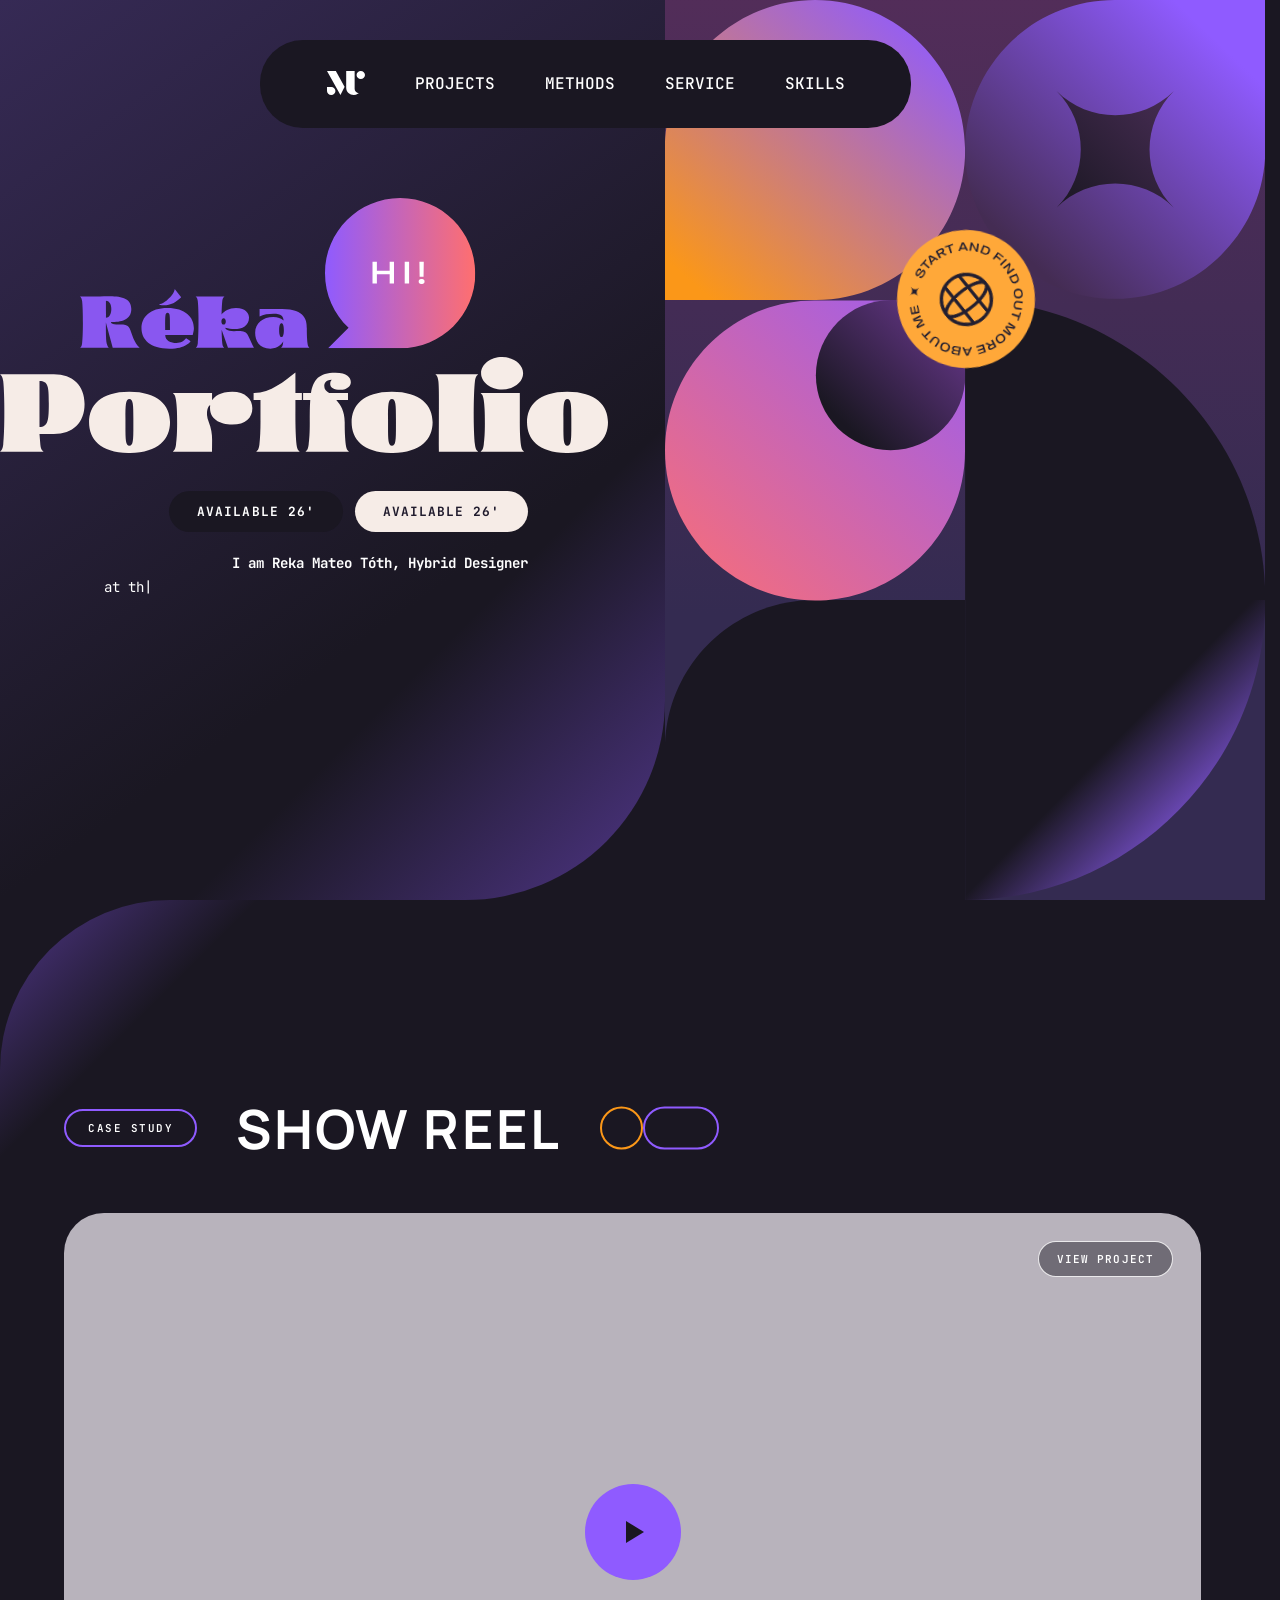
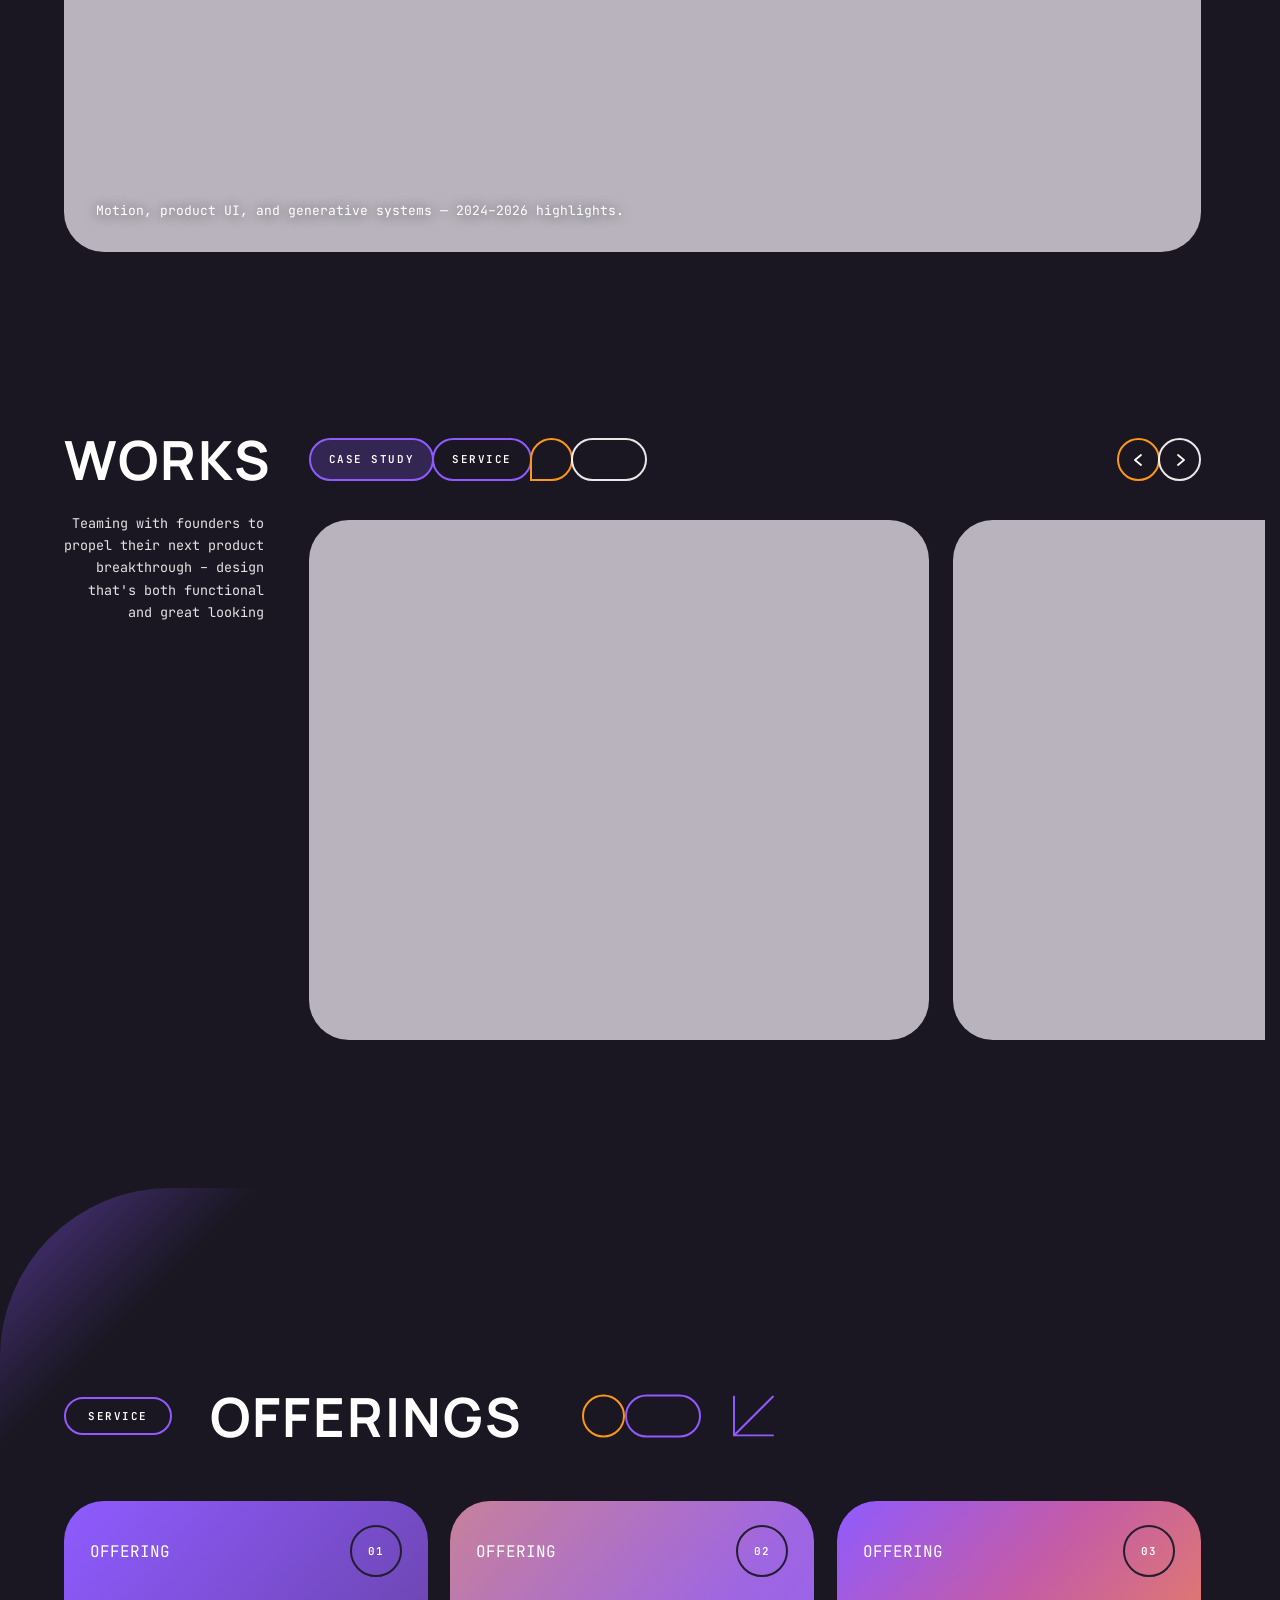
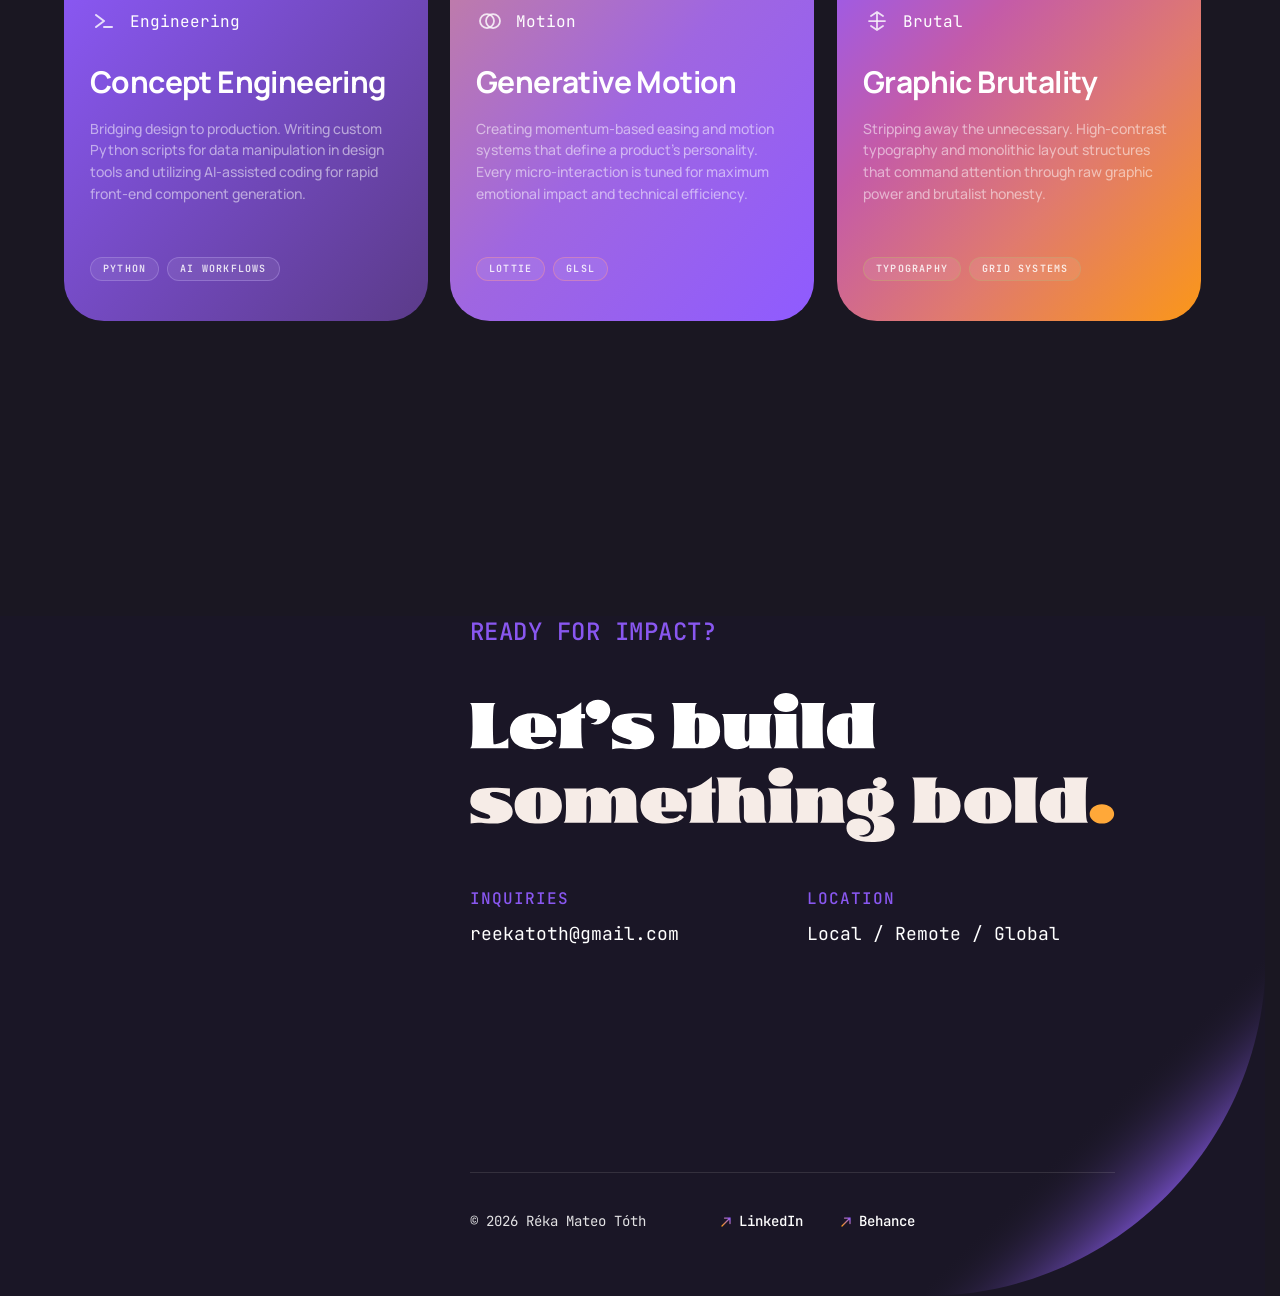
==== index.html @ d7ebca57 "Initial commit: Portfolio2026 static site and admin tooling. Includes HTML/CSS/JS, works data, media" ====
<!DOCTYPE html>
<html lang="en">
<head>
  <meta charset="UTF-8" />
  <meta name="viewport" content="width=device-width, initial-scale=1.0" />
  <title>Réka Mateo Tóth — Portfolio</title>
  <link rel="preconnect" href="https://fonts.googleapis.com" />
  <link rel="preconnect" href="https://fonts.gstatic.com" crossorigin />
  <link href="https://fonts.googleapis.com/css2?family=Instrument+Serif:ital@0;1&amp;family=JetBrains+Mono:wght@400;500;600;700&amp;family=Manrope:wght@600;700&amp;display=swap" rel="stylesheet" />
  <link rel="stylesheet" href="styles.css" />
</head>
<body>
  <div class="page-container">
    <header class="site-header">
      <nav class="navbar" aria-label="Primary">
        <span class="nav-cursor-border" aria-hidden="true"></span>
        <a href="#projects" class="nav-logo" aria-label="Home">
          <img src="sources/MonogramMTR.svg" class="logo-img" alt="" width="38" height="24" decoding="async" />
        </a>
        <ul class="nav-links">
          <li><a href="#projects">PROJECTS</a></li>
          <li><a href="#show-reel">METHODS</a></li>
          <li><a href="#service">SERVICE</a></li>
          <li><a href="#skills">SKILLS</a></li>
        </ul>
      </nav>
    </header>

    <main class="hero-work-shell" id="projects">
      <div class="hero-stage">
        <div class="graphic-panel" aria-hidden="true">
          <img class="gp-bg" src="sources/minta_bg.svg" alt="" decoding="async" />
          <svg class="gp-illustration" width="683" height="1024" viewBox="0 0 683 1024" fill="none" xmlns="http://www.w3.org/2000/svg" aria-hidden="true">
            <g class="gp-q gp-q--tl">
              <path d="M0 341.333L-7.48922e-06 170C-1.15932e-05 76.1117 76.8616 -3.35973e-06 170.75 -7.46372e-06C264.638 -1.15677e-05 341.5 76.7782 341.5 170.667C341.5 264.555 265.388 341.333 171.5 341.333L0 341.333Z" fill="url(#paint0_linear_222_237)"/>
            </g>
            <g class="gp-q gp-q--tr">
              <path d="M683 1.52588e-05L683 170C683 263.888 606.138 340 512.25 340C418.362 340 341.5 263.888 341.5 170C341.5 76.1116 417.612 3.70925e-06 511.5 7.79521e-06L683 1.52588e-05Z" fill="url(#paint1_linear_222_237)"/>
              <path d="M579.011 103.468C542.144 140.173 482.356 140.173 445.489 103.468C482.356 140.173 482.356 199.699 445.489 236.404C482.356 199.699 542.144 199.699 579.011 236.404C542.144 199.699 542.144 140.173 579.011 103.468Z" fill="url(#paint2_linear_222_237)"/>
            </g>
            <g class="gp-q gp-q--bl-black">
              <path d="M0 1024L-7.48922e-06 852.667C-1.15932e-05 758.778 76.1116 682.667 170 682.667L341.5 682.667L341.5 1024L0 1024Z" fill="#1A1722"/>
            </g>
            <g class="gp-q gp-q--bl-pink">
              <path d="M341.333 341.833L341.333 513.333C341.333 607.222 264.555 683.333 170.667 683.333C76.7782 683.333 -0.00010312 606.472 -9.90165e-05 512.583C-9.49125e-05 418.695 76.1115 341.833 170 341.833L341.333 341.833Z" fill="url(#paint3_linear_222_237)"/>
              <path d="M256.667 512.333C209.723 512.333 171.667 474.028 171.667 427.084C171.667 379.864 209.946 341.333 257.167 341.333L341.667 341.333L341.667 427.333C341.667 474.278 303.611 512.333 256.667 512.333Z" fill="url(#paint4_linear_222_237)"/>
            </g>
            <g class="gp-q gp-q--br-black">
              <path d="M341.5 341.333C529.277 341.333 683 494.89 683 682.667H341.5L341.5 341.333Z" fill="#1A1722"/>
            </g>
            <g class="gp-q gp-q--br-gradient">
              <path d="M683 682.667C683 870.443 529.277 1024 341.5 1024L341.5 682.667L683 682.667Z" fill="url(#paint5_linear_222_237)"/>
            </g>
            <defs>
              <linearGradient id="paint0_linear_222_237" x1="41.0665" y1="330.532" x2="305.231" y2="22.8469" gradientUnits="userSpaceOnUse">
                <stop stop-color="#FB9718"/>
                <stop offset="1" stop-color="#8F5BFF"/>
              </linearGradient>
              <linearGradient id="paint1_linear_222_237" x1="407.289" y1="289" x2="632.885" y2="51.8525" gradientUnits="userSpaceOnUse">
                <stop stop-color="#442C53"/>
                <stop offset="1" stop-color="#8F5BFF"/>
              </linearGradient>
              <linearGradient id="paint2_linear_222_237" x1="579.011" y1="103.468" x2="446.076" y2="236.989" gradientUnits="userSpaceOnUse">
                <stop stop-color="#482D55"/>
                <stop offset="1" stop-color="#1A1722"/>
              </linearGradient>
              <linearGradient id="paint3_linear_222_237" x1="373.667" y1="297.333" x2="33.6666" y2="665.333" gradientUnits="userSpaceOnUse">
                <stop stop-color="#8F5BFF"/>
                <stop offset="1" stop-color="#F46D7D"/>
              </linearGradient>
              <linearGradient id="paint4_linear_222_237" x1="202.667" y1="481.333" x2="341.667" y2="341.333" gradientUnits="userSpaceOnUse">
                <stop stop-color="#1A1722"/>
                <stop offset="1" stop-color="#703B97"/>
              </linearGradient>
              <linearGradient id="paint5_linear_222_237" x1="341" y1="695" x2="581" y2="929" gradientUnits="userSpaceOnUse">
                <stop offset="0.675318" stop-color="#1A1722"/>
                <stop offset="1" stop-color="#6947B2"/>
              </linearGradient>
            </defs>
          </svg>
          <img class="gp-foldkor" src="sources/foldkor.svg" alt="" width="157" height="157" decoding="async" />
          <div class="gp-hits">
            <button type="button" class="gp-hit gp-hit--tl" aria-label="Rotate top left quarter"></button>
            <button type="button" class="gp-hit gp-hit--tr" aria-label="Rotate top right quarter"></button>
            <button type="button" class="gp-hit gp-hit--bl-pink" aria-label="Rotate bottom left pink quarter"></button>
            <button type="button" class="gp-hit gp-hit--bl-black" aria-label="Rotate bottom left black quarter"></button>
            <button type="button" class="gp-hit gp-hit--br-black" aria-label="Rotate bottom right black quarter"></button>
            <button type="button" class="gp-hit gp-hit--br-gradient" aria-label="Rotate bottom right gradient quarter"></button>
          </div>
        </div>

        <div class="hero-block">
          <div class="hero-titles">
            <div class="title-reka-row">
              <img src="sources/Réka.svg" class="title-reka" alt="Réka" decoding="async" />
              <img src="sources/HI.svg" class="title-hi" alt="HI!" decoding="async" />
            </div>
            <img src="sources/Portfolio.svg" class="title-portfolio" alt="Portfolio" decoding="async" />
          </div>
          <div class="hero-intro">
            <div class="hero-badges">
              <span class="badge badge--dark">AVAILABLE 26'</span>
              <span class="badge badge--light">AVAILABLE 26'</span>
            </div>
            <p class="hero-bio">
              <strong>I am Reka Mateo Tóth, Hybrid Designer</strong><br />
              at the intersection of graphic brutality, generative<br />
              motion, and AI-assisted workflows.
            </p>
          </div>
        </div>

        <div class="hero-square-accent" aria-hidden="true"></div>
      </div>

      <section class="work" id="show-reel" aria-labelledby="work-heading">
        <div class="work-gradient" aria-hidden="true"></div>
        <div class="work-inner">
          <header class="work-header">
            <span class="work-tag">CASE STUDY</span>
            <div class="work-title-block work-title-block--reel">
              <h2 class="work-title" id="work-heading">SHOW REEL</h2>
              <div class="work-deco" aria-hidden="true">
                <span class="work-deco-circle"></span>
                <span class="work-deco-pill"></span>
              </div>
            </div>
          </header>
          <div class="work-video" id="showreel-video-mount">
            <p class="work-video-caption" id="showreel-caption" hidden></p>
            <button type="button" class="work-play" id="showreel-play" aria-label="Play show reel">
              <span class="work-play-triangle" aria-hidden="true"></span>
            </button>
          </div>
        </div>
      </section>

      <section class="portfolio-works" id="works-gallery" aria-labelledby="works-heading">
        <div class="portfolio-works-scroll-area">
          <div class="portfolio-works-sticky">
            <div class="portfolio-works-layout">
              <header class="portfolio-works-head">
                <div class="portfolio-works-title-row">
                  <h2 class="portfolio-works-title" id="works-heading">WORKS</h2>
                  <div class="portfolio-works-title-aside">
                    <div class="portfolio-works-toolbar" role="toolbar" aria-label="Gallery filters and shapes">
                      <div class="works-filter-group" role="group" aria-label="Gallery filter">
                        <button type="button" class="works-filter-tag works-filter-tag--active" data-works-filter="case-study" aria-pressed="true">CASE STUDY</button>
                        <button type="button" class="works-filter-tag" data-works-filter="service" aria-pressed="false">SERVICE</button>
                      </div>
                      <span class="works-nav-orange" aria-hidden="true"></span>
                      <span class="works-nav-white" aria-hidden="true"></span>
                    </div>
                    <div class="works-nav-arrows">
                      <button type="button" class="works-scroll-btn works-scroll-btn--prev" data-works-scroll="prev" aria-label="Scroll gallery left">
                        <svg class="works-nav-icon" width="14" height="12" viewBox="0 0 14 12" fill="none" xmlns="http://www.w3.org/2000/svg" aria-hidden="true">
                          <path d="M9 1L3 6l6 5" stroke="currentColor" stroke-width="1.75" stroke-linecap="round" stroke-linejoin="round"/>
                        </svg>
                      </button>
                      <button type="button" class="works-scroll-btn works-scroll-btn--next" data-works-scroll="next" aria-label="Scroll gallery right">
                        <svg class="works-nav-icon" width="14" height="12" viewBox="0 0 14 12" fill="none" xmlns="http://www.w3.org/2000/svg" aria-hidden="true">
                          <path d="M5 1l6 5-6 5" stroke="currentColor" stroke-width="1.75" stroke-linecap="round" stroke-linejoin="round"/>
                        </svg>
                      </button>
                    </div>
                  </div>
                </div>
              </header>
              <div class="portfolio-works-body">
                <p class="portfolio-works-lead">
                  Teaming with founders to propel their next product breakthrough – design that's both
                  functional and great looking
                </p>
                <div class="portfolio-works-scroller" id="works-scroller">
                <div class="portfolio-works-track" id="works-track" data-skeleton-count="5" aria-busy="true">
                  <!-- Gallery cards injected from data/works.json -->
                </div>
                </div>
              </div>
            </div>
          </div>
        </div>
      </section>

      <section class="work service" id="service" aria-labelledby="service-heading">
        <div class="work-gradient" aria-hidden="true"></div>
        <div class="work-inner">
          <header class="work-header">
            <span class="work-tag">SERVICE</span>
            <div class="work-title-block work-title-block--service">
              <h2 class="work-title" id="service-heading">OFFERINGS</h2>
              <div class="work-deco" aria-hidden="true">
                <span class="work-deco-circle"></span>
                <span class="work-deco-pill"></span>
                <svg class="work-deco-corner" width="41" height="41" viewBox="0 0 41 41" fill="none" xmlns="http://www.w3.org/2000/svg" aria-hidden="true">
                  <path d="M40 39.9999L1.00011 39.9999L1.00011 0.999998" stroke="#8F5BFF" stroke-width="2" stroke-linecap="round" stroke-linejoin="round"/>
                  <path d="M1.00011 39.9999L40 1" stroke="#8F5BFF" stroke-width="2" stroke-linecap="round" stroke-linejoin="round"/>
                </svg>
              </div>
            </div>
          </header>
          <ul class="service-grid">

          <li class="service-card service-card--concept">
            <div class="service-card-flip" role="button" tabindex="0" aria-label="Concept Engineering details">
              <div class="service-card-inner">
                <div class="service-card-face service-card-front work-card-panel">

                  <div class="service-card-front-head">
                    <span class="service-card-pill">OFFERING</span>
                    <span class="service-card-index" aria-hidden="true">01</span>
                  </div>
                  <span class="service-card-front-meta">
                    <span class="service-card-icon" aria-hidden="true">
                      <svg width="28" height="24" viewBox="0 0 28 24" fill="none" xmlns="http://www.w3.org/2000/svg">
                        <path d="M6 6L14 12L6 18" stroke="currentColor" stroke-width="2" stroke-linecap="round" stroke-linejoin="round"/>
                        <path d="M14 18h8" stroke="currentColor" stroke-width="2" stroke-linecap="round"/>
                      </svg>
                    </span>
                    <span class="service-card-chip">Engineering</span>
                  </span>
                  <h3 class="service-card-title">Concept Engineering</h3>
                  <p class="service-card-desc">Bridging design to production. Writing custom Python scripts for data manipulation in design tools and utilizing AI-assisted coding for rapid front-end component generation.</p>
                  <div class="service-card-tags">
                    <span class="service-card-tag">Python</span>
                    <span class="service-card-tag">AI Workflows</span>
                  </div>

                </div>
                <div class="service-card-face service-card-back work-card-panel">

                  <div class="service-card-back-head">
                    <span class="service-card-badge">Deliverables</span>
                  </div>
                  <hr class="service-card-rule" aria-hidden="true" />
                  <h3 class="service-card-title">Build Pipeline</h3>
                  <p class="service-card-desc">Four-phase handoff from audit to shippable UI: token architecture, documented components, and engineer-ready specs — scoped for product teams shipping in 4–6 weeks.</p>
                  <hr class="service-card-rule" aria-hidden="true" />
                  <ul class="service-card-bullets">
                    <li>Discovery: UI audit, token inventory, component gap report (PDF)</li>
                    <li>Systems: Figma variables, semantic JSON tokens, Code Connect map</li>
                    <li>Build: React/Vue scaffolds, Storybook stories, prop tables per component</li>
                    <li>Automation: export scripts, variable sync, CI token lint hook</li>
                    <li>Handoff: dev README, WCAG checklist, two rounds of PR review</li>
                  </ul>

                </div>
              </div>
            </div>
          </li>


          <li class="service-card service-card--motion">
            <div class="service-card-flip" role="button" tabindex="0" aria-label="Generative Motion details">
              <div class="service-card-inner">
                <div class="service-card-face service-card-front work-card-panel">

                  <div class="service-card-front-head">
                    <span class="service-card-pill">OFFERING</span>
                    <span class="service-card-index" aria-hidden="true">02</span>
                  </div>
                  <span class="service-card-front-meta">
                    <span class="service-card-icon" aria-hidden="true">
                      <svg width="28" height="24" viewBox="0 0 28 24" fill="none" xmlns="http://www.w3.org/2000/svg">
                        <circle cx="11" cy="12" r="7" stroke="currentColor" stroke-width="1.75"/>
                        <circle cx="17" cy="12" r="7" stroke="currentColor" stroke-width="1.75"/>
                      </svg>
                    </span>
                    <span class="service-card-chip">Motion</span>
                  </span>
                  <h3 class="service-card-title">Generative Motion</h3>
                  <p class="service-card-desc">Creating momentum-based easing and motion systems that define a product's personality. Every micro-interaction is tuned for maximum emotional impact and technical efficiency.</p>
                  <div class="service-card-tags">
                    <span class="service-card-tag">Lottie</span>
                    <span class="service-card-tag">GLSL</span>
                  </div>

                </div>
                <div class="service-card-face service-card-back work-card-panel">

                  <div class="service-card-back-head">
                    <span class="service-card-badge">Timeline</span>
                  </div>
                  <hr class="service-card-rule" aria-hidden="true" />
                  <h3 class="service-card-title">Motion Sprint</h3>
                  <p class="service-card-desc">Structured 10 business-day sprint: storyboard lock, hero loops, UI micro-states, and a reusable motion library with timing specs your team can ship without rework.</p>
                  <hr class="service-card-rule" aria-hidden="true" />
                  <ul class="service-card-bullets">
                    <li>Pre-sprint (2 days): motion brief, reference board, easing palette sign-off</li>
                    <li>Days 1–3: mood frames, timing tests, storyboard v2 (locked)</li>
                    <li>Days 4–8: hero loops — Lottie JSON + MP4/WebM @1x and @2x</li>
                    <li>Days 9–10: UI micro-pack (hover, load, success, error, empty)</li>
                    <li>Final: guidelines PDF, After Effects source, shared JSON preset library</li>
                  </ul>

                </div>
              </div>
            </div>
          </li>


          <li class="service-card service-card--brutal">
            <div class="service-card-flip" role="button" tabindex="0" aria-label="Graphic Brutality details">
              <div class="service-card-inner">
                <div class="service-card-face service-card-front work-card-panel">

                  <div class="service-card-front-head">
                    <span class="service-card-pill">OFFERING</span>
                    <span class="service-card-index" aria-hidden="true">03</span>
                  </div>
                  <span class="service-card-front-meta">
                    <span class="service-card-icon" aria-hidden="true">
                      <svg width="28" height="24" viewBox="0 0 28 24" fill="none" xmlns="http://www.w3.org/2000/svg">
                        <path d="M14 3v18M8 7l6-4 6 4M8 17l6 4 6-4" stroke="currentColor" stroke-width="1.75" stroke-linecap="round" stroke-linejoin="round"/>
                        <path d="M6 12h16" stroke="currentColor" stroke-width="1.75" stroke-linecap="round"/>
                      </svg>
                    </span>
                    <span class="service-card-chip">Brutal</span>
                  </span>
                  <h3 class="service-card-title">Graphic Brutality</h3>
                  <p class="service-card-desc">Stripping away the unnecessary. High-contrast typography and monolithic layout structures that command attention through raw graphic power and brutalist honesty.</p>
                  <div class="service-card-tags">
                    <span class="service-card-tag">Typography</span>
                    <span class="service-card-tag">Grid Systems</span>
                  </div>

                </div>
                <div class="service-card-face service-card-back work-card-panel">

                  <div class="service-card-back-head">
                    <span class="service-card-badge">Type &amp; Grid</span>
                  </div>
                  <hr class="service-card-rule" aria-hidden="true" />
                  <h3 class="service-card-title">Brutal Systems</h3>
                  <p class="service-card-desc">Hierarchy-first type and grid specs — modular scales, baseline rhythm, and layout templates that stay strict across Figma and production code.</p>
                  <hr class="service-card-rule" aria-hidden="true" />
                  <ol class="service-card-bullets service-card-bullets--ordered">
                    <li>Type scale: 4–6 steps (display → caption), weight + tracking table</li>
                    <li>Grid: 12-col desktop / 4-col mobile, 8pt baseline, gutter + margin tokens</li>
                    <li>Contrast: primary pairs tested to WCAG 2.1 AA (AAA on key UI text)</li>
                    <li>Templates: hero, article, dashboard shells (Figma + CSS grid snippets)</li>
                    <li>Export: typography stylesheet, spacing map, layout component stubs</li>
                  </ol>

                </div>
              </div>
            </div>
          </li>

          </ul>
        </div>
      </section>
    </main>

    <footer class="site-footer" id="contact">
      <div class="site-footer__glow" aria-hidden="true"></div>
      <div class="site-footer__inner">
        <div class="site-footer__bg" aria-hidden="true">
          <img
            src="sources/footer_illustration.svg"
            alt=""
            class="site-footer__img site-footer__img--left"
            width="680"
            height="680"
            decoding="async"
          />
          <img
            src="sources/footer_illustration_jobb.svg"
            alt=""
            class="site-footer__img site-footer__img--right"
            width="340"
            height="340"
            decoding="async"
          />
        </div>
        <div class="site-footer__content">
          <div class="site-footer__col site-footer__col--spacer" aria-hidden="true"></div>
          <div class="site-footer__col site-footer__col--text">
            <p class="site-footer__eyebrow">READY FOR IMPACT?</p>
            <div class="site-footer__headline-reveal">
              <img
                class="site-footer__headline"
                src="sources/Let%E2%80%99s%20build%20something%20bold02.svg"
                alt="Let's build something bold."
                width="720"
                height="200"
                decoding="async"
              />
            </div>
            <div class="site-footer__meta">
              <div class="site-footer__meta-item">
                <p class="site-footer__meta-label">INQUIRIES</p>
                <p class="site-footer__meta-value">
                  <a href="mailto:reekatoth@gmail.com">reekatoth@gmail.com</a>
                </p>
              </div>
              <div class="site-footer__meta-item">
                <p class="site-footer__meta-label">LOCATION</p>
                <p class="site-footer__meta-value">Local / Remote / Global</p>
              </div>
            </div>
            <div class="site-footer__bottom">
              <p class="site-footer__copy">© 2026 Réka Mateo Tóth</p>
              <div class="site-footer__social">
                <a href="https://www.linkedin.com/" class="site-footer__social-link" target="_blank" rel="noopener noreferrer">
                  <span class="site-footer__social-icon" aria-hidden="true">
                    <svg width="10" height="10" viewBox="0 0 10 10" fill="none" xmlns="http://www.w3.org/2000/svg">
                      <defs>
                        <linearGradient id="footer-arrow-grad-li" x1="1" y1="9" x2="9" y2="1" gradientUnits="userSpaceOnUse">
                          <stop stop-color="#FB9718"/>
                          <stop offset="1" stop-color="#8F5BFF"/>
                        </linearGradient>
                      </defs>
                      <path d="M1 9L9 1M9 1H3.5M9 1V6.5" stroke="url(#footer-arrow-grad-li)" stroke-width="1.25" stroke-linecap="round" stroke-linejoin="round"/>
                    </svg>
                  </span>
                  LinkedIn
                </a>
                <a href="https://www.behance.net/" class="site-footer__social-link" target="_blank" rel="noopener noreferrer">
                  <span class="site-footer__social-icon" aria-hidden="true">
                    <svg width="10" height="10" viewBox="0 0 10 10" fill="none" xmlns="http://www.w3.org/2000/svg">
                      <defs>
                        <linearGradient id="footer-arrow-grad-be" x1="1" y1="9" x2="9" y2="1" gradientUnits="userSpaceOnUse">
                          <stop stop-color="#FB9718"/>
                          <stop offset="1" stop-color="#8F5BFF"/>
                        </linearGradient>
                      </defs>
                      <path d="M1 9L9 1M9 1H3.5M9 1V6.5" stroke="url(#footer-arrow-grad-be)" stroke-width="1.25" stroke-linecap="round" stroke-linejoin="round"/>
                    </svg>
                  </span>
                  Behance
                </a>
              </div>
            </div>
          </div>
        </div>
      </div>
    </footer>
  </div>

  <script src="works-loader.js"></script>
  <script src="script.js"></script>
</body>
</html>
---- styles.css ----
/* ===========================
   RESET & BASE
=========================== */
*, *::before, *::after {
  box-sizing: border-box;
  margin: 0;
  padding: 0;
}

:root {
  --bg-page:   #1A1722;
  --bg-nav:    #1a1722;
  --text-white:#ffffff;
  --accent-purple: #8F5BFF;
  --accent-eyebrow: #8957F0;
  --accent-lavender: #8a76f2;
  --accent-orange: #FFA839;
  --accent-orange-bold: #f2a33c;
  --text-cream: #f6ece7;
  --font-mono: 'JetBrains Mono', monospace;
  --font-manrope: 'Manrope', system-ui, sans-serif;
  --font-serif: 'Instrument Serif', Georgia, 'Times New Roman', serif;
  /* Szekciócímek (Show Reel és későbbi szekciók) */
  --section-title-font: var(--font-manrope);
  --section-title-size: 54px;
  --section-title-offset-top: 200px;
  --nav-radius:43px;
  /* Opcionális belső tartalomkorlát (nem a teljes oldal szélességére) */
  --content-max-width: 1440px;
  /* .page-container vízszintes padding — nav és tartalom bal széle */
  --page-padding-x: 64px;
  /* Portfolio works grid — nav bal széle = kártyaoszlop bal széle */
  --works-col-title: 200px;
  --works-col-gap: clamp(20px, 3.5vw, 48px);
  /* Középre igazított tartalomdoboz bal belső éle (work-inner, scroll-area) */
  --layout-content-inset-left: max(
    var(--page-padding-x),
    calc((100vw - var(--content-max-width)) / 2 + var(--page-padding-x))
  );
  /* Galéria / kártyák első oszlopának bal éle */
  --layout-cards-inset-left: max(
    var(--page-padding-x),
    calc(
      (100vw - var(--content-max-width)) / 2
      + var(--page-padding-x)
      + var(--works-col-title)
      + var(--works-col-gap)
    )
  );
  --nav-top:   40px;
}

html {
  scroll-behavior: smooth;
  /* Fix nav: anchor ugráskor ne takarja a címsor */
  scroll-padding-top: calc(var(--nav-top) + 110px);
  /* Prevent vw-based bleed from shifting layout when scrollbar appears */
  scrollbar-gutter: stable;
}

body {
  font-family: var(--font-mono);
  background-color: var(--bg-page);
  color: var(--text-white);
  min-height: 100vh;
  overflow-x: hidden;
  -webkit-font-smoothing: antialiased;
}

/* ===========================
   LAYOUT
=========================== */
.page-container {
  width: 100%;
  max-width: none;
  margin: 0;
  padding: 0;
  box-sizing: border-box;
}

/* ===========================
   SITE HEADER
=========================== */
.site-header {
  position: fixed;
  top: var(--nav-top);
  left: 0;
  right: 0;
  z-index: 10000;
  /* 260px vízszintes inset a nézet széleitől */
  padding-left: 260px;
  padding-right: 260px;
  box-sizing: border-box;
}

/* ===========================
   NAVBAR
=========================== */
.navbar {
  display: inline-flex;
  align-items: center;
  gap: 50px;
  background-color: var(--bg-nav);
  border-radius: var(--nav-radius);
  padding: 31px 66px 33px 67px;
  position: relative;
}

/* Követő körvonal keret */
.nav-cursor-border {
  position: absolute;
  top: 0;
  left: 0;
  border: 2px solid rgba(137, 87, 240, 0.75);
  border-radius: 30px;
  pointer-events: none;
  opacity: 0;
  transition:
    left   0.22s cubic-bezier(0.25, 0.46, 0.45, 0.94),
    top    0.22s cubic-bezier(0.25, 0.46, 0.45, 0.94),
    width  0.22s cubic-bezier(0.25, 0.46, 0.45, 0.94),
    height 0.22s cubic-bezier(0.25, 0.46, 0.45, 0.94),
    opacity 0.18s ease;
  box-shadow: 0 0 10px rgba(137, 87, 240, 0.2);
}

.nav-logo {
  display: flex;
  align-items: center;
  flex-shrink: 0;
  text-decoration: none;
}

.logo-img {
  display: block;
  width: 38px;
  height: 24px;
  object-fit: contain;
}

.nav-links {
  display: flex;
  align-items: center;
  gap: 50px;
  list-style: none;
}

/* ===========================
   NAV LINKS — blur + darken hover
=========================== */
.nav-links a {
  --mag-x: 0px;
  --mag-y: 0px;
  font-family: var(--font-mono);
  font-weight: 500;
  font-size: 16px;
  line-height: normal;
  color: var(--text-white);
  text-decoration: none;
  white-space: nowrap;
  transform: translate(var(--mag-x), var(--mag-y));
  transition:
    color 0.3s ease,
    transform 0.38s cubic-bezier(0.23, 1, 0.32, 1),
    filter 0.3s ease;
}

.nav-links a:hover {
  color: #8F5BFF;
  transform: translate(var(--mag-x), var(--mag-y)) translateY(-2px);
}

/* ===========================
   HERO + WORK — egy shellben (folyó elrendezés, nem külön görgetős „lap”)
=========================== */
.hero-work-shell {
  position: relative;
  display: flex;
  flex-direction: column;
  width: 100%;
  max-width: 100%;
  overflow-x: clip;
}

.hero-stage {
  position: relative;
  width: 100%;
  min-height: 100vh;
  isolation: isolate;
  /* Átlós gradiens: a sötét #1A1722-ig 60%-nál végződik */
  background-color: var(--bg-page);
  background-image: linear-gradient(
    to bottom right,
    #362A55 0%,
    var(--bg-page) 50%
  );
}

/* Decorative square — a hero-stage alján, illusztráció bal széle */
.hero-square-accent {
  position: absolute;
  bottom: 0;
  right: calc(100vh * 683 / 1024);
  width: 680px;
  height: 680px;
  /* Görbítés a jobb alsó sarokból (170px = fele a 340-nek) */
  border-bottom-right-radius: 200px;
  /* Gradiens a jobb alsó sarokból átlósan; 25%-nál már teljesen átlátszó */
  background: linear-gradient(
    to top left,
    #503689 0%,
    rgba(80, 54, 137, 0) 35%
  );
  z-index: 2;
  pointer-events: none;
}

/* ===========================
   WORK — Show reel section (below hero)
=========================== */
.work {
  position: relative;
  flex-shrink: 0;
  width: 100%;
  max-width: 100%;
  min-height: 100vh;
  box-sizing: border-box;
  background-color: #1A1722;
  overflow: hidden;
  padding: var(--section-title-offset-top) 0 clamp(48px, 8vw, 120px);
  scroll-margin-top: calc(var(--nav-top) + 24px);
  z-index: 5;
}

.work-gradient {
  position: absolute;
  top: 0;
  left: 0;
  width: 340px;
  height: 340px;
  max-width: 100%;
  border-top-left-radius: 170px;
  background: linear-gradient(
    to bottom right,
    #503689 0%,
    rgba(80, 54, 137, 0) 38%
  );
  pointer-events: none;
  z-index: 0;
}

.work-inner {
  position: relative;
  z-index: 1;
  width: 100%;
  max-width: var(--content-max-width);
  margin: 0 auto;
  padding: 0 var(--page-padding-x);
  box-sizing: border-box;
  display: flex;
  flex-direction: column;
  align-items: stretch;
}

.work-header {
  position: relative;
  display: grid;
  grid-template-columns: auto minmax(0, 1fr);
  align-items: center;
  justify-items: start;
  column-gap: clamp(16px, 3vw, 40px);
  row-gap: clamp(12px, 2vw, 20px);
  width: 100%;
  max-width: 100%;
  margin: 0 0 clamp(32px, 5vw, 56px);
}

.work-tag {
  font-family: var(--font-mono);
  font-size: clamp(10px, 0.85vw, 12px);
  font-weight: 600;
  letter-spacing: 0.14em;
  text-transform: uppercase;
  color: var(--text-white);
  border: 2px solid #8F5BFF;
  border-radius: 50px;
  padding: 10px 22px;
}

/* Show Reel + későbbi szekciócímek */
.work-title,
.section-title {
  font-family: var(--section-title-font);
  font-size: var(--section-title-size);
  font-weight: 700;
  letter-spacing: 0.04em;
  text-transform: uppercase;
  color: var(--text-white);
  margin: 0;
  line-height: 1.05;
  flex: 1 1 auto;
  min-width: 0;
}

.work-header .work-tag {
  grid-column: 1;
}

/* Title + deco: fixed block width; deco pinned to right edge (not scramble width) */
.work-title-block {
  --work-deco-gap: 12px;
  --work-deco-reserve: 131px; /* circle 43 + pill 76 + gap */
  position: relative;
  display: inline-block;
  grid-column: 2;
  align-self: center;
  padding-inline-end: calc(var(--work-deco-reserve) + var(--work-deco-gap));
  box-sizing: border-box;
}

.work-title-block--service {
  --work-deco-reserve: 192px; /* + corner 41 + margin 32 */
}

.work-title-block .work-title {
  display: block;
  min-width: 0;
}

.work-title-block--reel .work-title {
  min-width: 9ch;
  max-width: 9ch;
}

#show-reel .work-title-block--reel {
  --work-deco-gap: 20px;
  width: auto;
  max-width: none;
  min-width: fit-content;
  padding-inline-end: 20px;
  overflow: visible;
  flex: 0 0 auto;
}

#show-reel .work-title-block--reel .work-deco {
  inset-inline-end: auto;
  left: 100%;
  margin-inline-start: var(--work-deco-gap);
}

#show-reel .work-tag,
#show-reel .work-title-block--reel .work-title {
  white-space: nowrap;
}

#show-reel .work-title-block--reel .work-title {
  min-width: 9ch;
  max-width: 9ch;
  overflow: hidden;
}

.work-title-block--service .work-title {
  min-width: 10ch;
  max-width: 10ch;
}

.work-deco {
  position: absolute;
  inset-inline-end: 0;
  top: 50%;
  transform: translateY(-50%);
  display: flex;
  align-items: center;
  gap: 0;
  flex-shrink: 0;
  pointer-events: none;
}

.work-deco-circle {
  width: 43px;
  height: 43px;
  border: 2px solid #FB9718;
  border-radius: 50%;
  flex-shrink: 0;
}

/* Hosszabb dísz: 76×43 px (fekvő), közvetlenül a kör mellett */
.work-deco-pill {
  width: 76px;
  height: 43px;
  border: 2px solid #8F5BFF;
  border-radius: 21.5px;
  flex-shrink: 0;
}

.work-deco-corner {
  width: 41px;
  height: 41px;
  flex-shrink: 0;
  display: block;
  margin-inline-start: 32px;
}

.work.service .work-deco-corner path {
  stroke: #8F5BFF;
}

.work-video {
  position: relative;
  width: 100%;
  max-width: 100%;
  margin-inline: 0;
  align-self: stretch;
  aspect-ratio: 16 / 9;
  background-color: #B8B3BC;
  border-radius: 40px;
  display: flex;
  align-items: center;
  justify-content: center;
}

.work-play {
  width: clamp(72px, 12vw, 96px);
  height: clamp(72px, 12vw, 96px);
  border-radius: 50%;
  background-color: #8F5BFF;
  border: none;
  cursor: pointer;
  display: flex;
  align-items: center;
  justify-content: center;
  transition: transform 0.2s ease, box-shadow 0.2s ease;
}

.work-play:hover {
  transform: scale(1.06);
  box-shadow: 0 8px 32px rgba(143, 91, 255, 0.45);
}

.work-play-triangle {
  width: 0;
  height: 0;
  border-style: solid;
  border-width: 11px 0 11px 18px;
  border-color: transparent transparent transparent #1A1722;
  margin-left: 5px;
}

/* SERVICE szekció — OFFERINGS rács (3 vertical cards) */
.service-grid {
  list-style: none;
  margin: 0;
  padding: 0;
  width: 100%;
  max-width: 100%;
  align-self: stretch;
  display: grid;
  grid-template-columns: repeat(3, minmax(0, 1fr));
  gap: clamp(16px, 2vw, 22px);
}

.service-card {
  /* Flip container — perspective only; no overflow here (breaks preserve-3d) */
  perspective: 1100px;
  --service-tilt-x: 0deg;
  --service-tilt-z: 0deg;
}

.service-card {
  --service-reveal-delay: 0ms;
}

@media (prefers-reduced-motion: no-preference) {
  .service-card {
    opacity: 0;
    transform: translate3d(0, 24px, 0);
    transition:
      opacity 0.6s ease,
      transform 0.6s cubic-bezier(0.25, 0.46, 0.45, 0.94);
    transition-delay: 0ms;
    will-change: opacity, transform;
  }

  .service-card.is-revealed {
    opacity: 1;
    transform: translate3d(0, 0, 0);
    transition-delay: var(--service-reveal-delay);
  }
}

.service-card-flip {
  --mag-x: 0px;
  --mag-y: 0px;
  display: block;
  width: 100%;
  text-align: left;
  background: transparent;
  border: 0;
  padding: 0;
  color: inherit;
  cursor: pointer;
  position: relative;
  -webkit-user-select: none;
  user-select: none;
  will-change: transform;
  border-radius: 40px;
  /* Magnetic translate + hover tilt only — flip transform lives on .service-card-inner */
  transition: transform 0.38s cubic-bezier(0.23, 1, 0.32, 1);
  transform:
    translate(var(--mag-x), var(--mag-y))
    rotateX(var(--service-tilt-x))
    rotateZ(var(--service-tilt-z));
}

.service-card-inner {
  position: relative;
  display: block;
  width: 100%;
  min-height: clamp(420px, 32vw, 480px);
  transform-style: preserve-3d;
  -webkit-transform-style: preserve-3d;
  transition: transform 0.85s cubic-bezier(0.25, 0.46, 0.45, 0.94);
  will-change: transform;
  transform: rotateY(0deg);
  -webkit-transform: rotateY(0deg);
  border-radius: 40px;
}

.service-card.is-flipped .service-card-inner {
  transform: rotateY(180deg);
  -webkit-transform: rotateY(180deg);
}

.service-card-face {
  position: absolute;
  inset: 0;
  width: 100%;
  height: 100%;
  box-sizing: border-box;
  border: none;
  backface-visibility: hidden;
  -webkit-backface-visibility: hidden;
  /* Opaque panel surface — prevents “empty” back during 3D flip */
  background-color: #8f5bff;
}

.service-card-front {
  transform: rotateY(0deg);
  -webkit-transform: rotateY(0deg);
}

.service-card-front.work-card-panel {
  gap: clamp(12px, 1.6vw, 18px);
  padding-top: clamp(18px, 2vw, 24px);
  padding-bottom: clamp(32px, 3.4vw, 40px);
}

.service-card--concept .service-card-front.work-card-panel {
  background: linear-gradient(to bottom right, #8F5BFF 0%, #5B3B89 100%);
}

.service-card--motion .service-card-front.work-card-panel {
  background: linear-gradient(to bottom right, #C7819B 0%, #9F66E1 50%, #8F5BFF 100%);
}

.service-card--brutal .service-card-front.work-card-panel {
  background: linear-gradient(to bottom right, #8F5BFF 0%, #C45BA8 35%, #E07A6E 65%, #FB9718 100%);
}

.service-card-front-head {
  display: flex;
  align-items: center;
  justify-content: space-between;
  gap: 12px;
  width: 100%;
  margin: 0 0 clamp(10px, 1.2vw, 14px);
}

/* Category badge — mirrors .work-tag */
.service-card-category {
  font-family: var(--font-mono);
  font-size: clamp(10px, 0.85vw, 12px);
  font-weight: 600;
  letter-spacing: 0.14em;
  text-transform: lowercase;
  color: var(--text-white);
  border: 1.5px solid #ffffff;
  border-radius: 50px;
  padding: 10px 22px;
  line-height: 1;
  white-space: nowrap;
}

.service-card-index {
  display: inline-flex;
  align-items: center;
  justify-content: center;
  flex-shrink: 0;
  box-sizing: border-box;
  width: clamp(48px, 4.2vw, 52px);
  height: clamp(48px, 4.2vw, 52px);
  aspect-ratio: 1;
  padding: 0;
  border: 2px solid #211e30;
  border-radius: 50%;
  font-family: var(--font-mono);
  font-size: clamp(10px, 0.85vw, 11px);
  font-weight: 600;
  letter-spacing: 0.08em;
  line-height: 1;
  color: var(--text-white);
}

.service-card-front-meta {
  display: flex;
  align-items: center;
  justify-content: flex-start;
  gap: 12px;
  width: 100%;
  margin: 0 0 clamp(10px, 1.2vw, 14px);
}

.service-card-icon {
  display: flex;
  align-items: center;
  justify-content: center;
  flex-shrink: 0;
  color: rgba(255, 255, 255, 0.88);
  opacity: 0.92;
}

.service-card-icon svg {
  display: block;
  width: clamp(24px, 2.4vw, 28px);
  height: auto;
}

.service-card-front .service-card-title {
  color: #ffffff;
  font-family: var(--font-manrope);
  font-size: clamp(22px, 2.6vw, 30px);
  font-weight: 700;
  letter-spacing: -0.02em;
  line-height: 1.15;
  text-transform: none;
  margin: 0;
}

.service-card-front .service-card-desc {
  color: rgba(255, 255, 255, 0.52);
  font-family: var(--font-manrope);
  font-size: clamp(12px, 1.15vw, 14px);
  font-weight: 500;
  line-height: 1.55;
  flex: 1;
  margin: 0;
}

.service-card-tags {
  display: flex;
  flex-wrap: wrap;
  gap: 8px;
  margin-top: auto;
  padding-top: clamp(8px, 1vw, 14px);
}

.service-card-tag {
  display: inline-flex;
  align-items: center;
  padding: 6px 12px;
  border-radius: 50px;
  border: 1px solid rgba(255, 255, 255, 0.35);
  background: rgba(255, 255, 255, 0.08);
  font-family: var(--font-mono);
  font-size: 10px;
  font-weight: 600;
  letter-spacing: 0.12em;
  text-transform: uppercase;
  color: rgba(255, 255, 255, 0.85);
  line-height: 1;
}

.service-card--concept .service-card-tag {
  border-color: rgba(167, 139, 220, 0.55);
}

.service-card--motion .service-card-tag {
  border-color: rgba(232, 140, 168, 0.55);
}

.service-card--brutal .service-card-tag {
  border-color: rgba(196, 160, 112, 0.55);
}

.service-card-front::after {
  display: none;
}

.service-card-face::after {
  content: "";
  position: absolute;
  top: 0;
  right: 0;
  width: 140px;
  height: 140px;
  pointer-events: none;
  opacity: 0.55;
  /* Subtle purple arc that follows the corner radius */
  background:
    radial-gradient(circle at 100% 0%,
      transparent 56px,
      rgba(143, 91, 255, 0.22) 57px,
      rgba(143, 91, 255, 0.22) 58.5px,
      transparent 59.5px
    );
  transform: translate(10px, -10px);
}

.service-card-back {
  transform: rotateY(180deg);
  -webkit-transform: rotateY(180deg);
}

.service-card-back.work-card-panel {
  /* Brand purple panel — dark copy for contrast on flip */
  background: linear-gradient(150deg, #a578ff 0%, #8f5bff 48%, #6d45d4 100%);
  background-color: #8f5bff;
  padding-top: clamp(14px, 2vw, 20px);
  padding-bottom: clamp(34px, 3.8vw, 44px);
  gap: clamp(10px, 1.4vw, 14px);
  overflow-y: auto;
}

.service-card-back::after {
  display: none;
}

.service-card-back-head {
  display: flex;
  align-items: center;
  width: 100%;
  margin: 0;
}

.service-card-badge {
  display: inline-flex;
  align-items: center;
  font-family: var(--font-mono);
  font-size: 10px;
  font-weight: 700;
  letter-spacing: 0.14em;
  text-transform: uppercase;
  line-height: 1;
}

.service-card-back .service-card-badge {
  color: #1a1722;
  background: rgba(26, 23, 34, 0.12);
  padding: 6px 10px;
  border-radius: 4px;
}

.service-card-rule {
  border: 0;
  height: 1px;
  width: 100%;
  margin: 0;
  flex-shrink: 0;
  background: linear-gradient(
    to right,
    rgba(26, 23, 34, 0.5) 0%,
    rgba(26, 23, 34, 0.12) 100%
  );
}

.service-card-back .service-card-rule {
  background: linear-gradient(
    to right,
    rgba(26, 23, 34, 0.55) 0%,
    rgba(26, 23, 34, 0.14) 100%
  );
}

/* Back face: dark typography on light purple panel */
.service-card-back .service-card-badge,
.service-card-back .service-card-title,
.service-card-back .service-card-desc,
.service-card-back .service-card-bullets,
.service-card-back .service-card-bullets li,
.service-card-back .service-card-cta {
  color: #1a1722;
}

.service-card-back .service-card-title {
  font-family: var(--section-title-font);
  font-size: clamp(18px, 2.2vw, 22px);
  font-weight: 700;
  letter-spacing: 0.06em;
  text-transform: uppercase;
  margin: 0;
}

.service-card-back .service-card-desc {
  font-family: var(--font-mono);
  font-size: clamp(11px, 1.1vw, 13px);
  line-height: 1.55;
  margin: 0;
  opacity: 0.88;
}

.service-card-bullets {
  margin: 0;
  padding-left: 18px;
  font-family: var(--font-mono);
  font-size: clamp(11px, 1.1vw, 13px);
  line-height: 1.7;
  color: rgba(255, 255, 255, 0.88);
}

.service-card-back .service-card-bullets {
  color: rgba(26, 23, 34, 0.92);
  font-size: clamp(10px, 1vw, 12px);
  line-height: 1.55;
}

.service-card-back .service-card-bullets li::marker {
  color: rgba(26, 23, 34, 0.75);
}

.service-card-bullets--ordered {
  list-style: decimal;
  padding-left: 22px;
}

.service-card-back--stacked .service-card-bullets--ordered li {
  padding-left: 2px;
}

.service-card-cta {
  margin-top: auto;
  display: inline-flex;
  align-items: center;
  gap: 10px;
  font-family: var(--font-mono);
  font-size: 12px;
  font-weight: 700;
  letter-spacing: 0.04em;
  text-transform: uppercase;
  opacity: 0.95;
}

@media (hover: hover) {
  .service-card:not(.work-card--gallery):hover {
    --service-tilt-x: 4deg;
    --service-tilt-z: -1.25deg;
  }

  .service-card:not(.work-card--gallery):hover .service-card-face {
    box-shadow: 0 20px 52px rgba(0, 0, 0, 0.35);
  }
}

.service-card-flip:focus-visible {
  outline: none;
  box-shadow:
    0 0 0 3px rgba(129, 78, 216, 0.35),
    0 0 20px rgba(129, 78, 216, 0.2);
  border-radius: 40px;
}

.service-card-title {
  font-family: var(--section-title-font);
  font-size: clamp(18px, 2.4vw, 24px);
  font-weight: 700;
  letter-spacing: 0.06em;
  text-transform: uppercase;
  color: var(--text-white);
  margin: 0 0 12px;
}

.service-card-desc {
  font-family: var(--font-mono);
  font-size: clamp(11px, 1.1vw, 13px);
  line-height: 1.6;
  color: rgba(255, 255, 255, 0.88);
  margin: 0;
}

@media (prefers-reduced-motion: reduce) {
  .nav-links a {
    transform: none;
    transition: color 0.3s ease, filter 0.3s ease;
  }

  .nav-links a:hover {
    transform: none;
  }

  .service-card {
    opacity: 1 !important;
    transform: none !important;
    transition: none !important;
    will-change: auto;
  }

  .service-card-flip {
    --mag-x: 0px;
    --mag-y: 0px;
    transition: none;
    transform: none !important;
    will-change: auto;
  }

  .work-card--gallery .work-card-flip,
  .work-card--gallery .work-card-inner {
    transform: none !important;
    transition: none;
    will-change: auto;
  }

  .service-card-inner {
    transition: none;
    transform: none !important;
    will-change: auto;
  }

  .service-card-face {
    position: static;
    transform: none !important;
    backface-visibility: visible;
  }

  .service-card-front { display: block; }
  .service-card-back { display: none; margin-top: 0; }
  .service-card.is-flipped .service-card-front { display: none; }
  .service-card.is-flipped .service-card-back { display: block; }
}

@media (max-width: 768px) {
  .service-grid {
    grid-template-columns: 1fr;
  }
}

/* ===========================
   PORTFOLIO WORKS — bal szöveg, jobbra túlnyúló görgetős galéria + nyilak
=========================== */
.portfolio-works {
  position: relative;
  flex-shrink: 0;
  width: 100%;
  max-width: 100%;
  background-color: #1A1722;
  padding: clamp(48px, 6vw, 96px) 0 clamp(64px, 10vw, 140px);
  padding-left: 0;
  padding-right: 0;
  z-index: 5;
  box-sizing: border-box;
  overflow-x: clip;
}

/* Asztali scrub: a Show Reel → portfolio közötti természetes görgetés vezérli a tracket (JS: --works-tx) */
.portfolio-works-scroll-area {
  position: relative;
  width: 100%;
  max-width: var(--content-max-width);
  margin: 0 auto;
  padding: 0 var(--page-padding-x);
  box-sizing: border-box;
}

.portfolio-works-sticky {
  position: relative;
  top: auto;
  z-index: 1;
  min-height: 0;
  width: 100%;
  box-sizing: border-box;
}

.portfolio-works-track {
  --works-track-gap: clamp(16px, 2.2vw, 24px);
  display: flex;
  align-items: stretch;
  gap: var(--works-track-gap);
  width: max-content;
  min-height: 0;
  padding-left: 0;
  /* Extra end space so the last card can scroll fully into view */
  padding-inline-end: calc(var(--works-track-gap) + clamp(24px, 5vw, 64px));
  box-sizing: content-box;
  will-change: transform;
  transform: translate3d(calc(-1 * var(--works-tx, 0px)), 0, 0);
  backface-visibility: hidden;
}

.portfolio-works-layout {
  --works-col-title: 200px;
  --works-col-gap: clamp(20px, 3.5vw, 48px);
  display: grid;
  grid-template-columns: var(--works-col-title) minmax(0, 1fr);
  grid-template-rows: auto auto;
  column-gap: var(--works-col-gap);
  row-gap: clamp(16px, 2vw, 24px);
  align-items: start;
  max-width: 100%;
  width: 100%;
}

.portfolio-works-head {
  grid-column: 1 / -1;
  grid-row: 1;
  margin: 0;
  min-width: 0;
  width: 100%;
}

.portfolio-works-title-row {
  display: grid;
  grid-template-columns: var(--works-col-title) minmax(0, 1fr);
  column-gap: var(--works-col-gap);
  align-items: center;
  width: 100%;
}

.portfolio-works-title {
  grid-column: 1;
  font-family: var(--section-title-font);
  font-size: clamp(36px, 6vw, 54px);
  font-weight: 700;
  letter-spacing: 0.04em;
  text-transform: uppercase;
  color: var(--text-white);
  margin: 0;
  line-height: 1.05;
  text-align: right;
}

.portfolio-works-title-aside {
  grid-column: 2;
  display: flex;
  align-items: center;
  gap: clamp(12px, 2vw, 24px);
  min-width: 0;
  width: 100%;
}

.portfolio-works-body {
  grid-column: 1 / -1;
  grid-row: 2;
  display: grid;
  grid-template-columns: var(--works-col-title) minmax(0, 1fr);
  column-gap: var(--works-col-gap);
  align-items: start;
  min-width: 0;
  width: 100%;
}

.portfolio-works-lead {
  grid-column: 1;
  font-family: var(--font-mono);
  font-size: clamp(12px, 1.05vw, 15px);
  font-weight: 400;
  line-height: 1.65;
  color: rgba(255, 255, 255, 0.88);
  margin: 0;
  text-align: right;
  width: var(--works-col-title);
  max-width: 100%;
  min-width: 0;
  align-self: start;
}

.works-scroll-btn {
  display: inline-flex;
  align-items: center;
  justify-content: center;
  flex-shrink: 0;
  width: 43px;
  height: 43px;
  padding: 0;
  border-radius: 21.5px;
  background: transparent;
  color: var(--text-white);
  cursor: pointer;
  transition: opacity 0.2s ease, transform 0.2s ease;
}

.works-scroll-btn--prev {
  border: 2px solid #fb9718;
}

.works-scroll-btn--next {
  border: 2px solid rgba(255, 255, 255, 0.9);
}

.works-scroll-btn:hover {
  opacity: 0.88;
}

.works-scroll-btn:active {
  transform: scale(0.98);
}

.portfolio-works-toolbar {
  display: flex;
  align-items: center;
  gap: 0;
  flex-wrap: nowrap;
  flex-shrink: 0;
  min-width: 0;
}

.works-nav-arrows {
  display: inline-flex;
  align-items: center;
  gap: 0;
  flex-shrink: 0;
  margin-left: auto;
}

.works-nav-arrows .works-scroll-btn--next {
  margin-left: -2px;
}

.works-filter-group {
  display: flex;
  align-items: center;
  gap: 0;
  flex-wrap: wrap;
}

.works-filter-tag {
  font-family: var(--font-mono);
  font-size: clamp(10px, 0.85vw, 12px);
  font-weight: 600;
  letter-spacing: 0.14em;
  text-transform: uppercase;
  color: var(--text-white);
  border: 2px solid #8F5BFF;
  border-radius: 50px;
  box-sizing: border-box;
  height: 43px;
  display: inline-flex;
  align-items: center;
  justify-content: center;
  padding: 0 18px;
  line-height: 1;
  background: transparent;
  cursor: pointer;
  margin: 0;
  transition: background-color 0.2s ease, border-color 0.2s ease;
}

.works-filter-tag + .works-filter-tag {
  margin-left: -2px;
}

.works-filter-tag--active {
  background-color: rgba(143, 91, 255, 0.22);
  border-color: #8F5BFF;
}

.works-filter-tag:not(.works-filter-tag--active):hover {
  background-color: rgba(143, 91, 255, 0.1);
}

/* Narancs: 43×43, bal alsó sarok éles; fehér kapszula: 76×43 — nyilak külön a sor végén */
.works-nav-orange {
  display: block;
  width: 43px;
  height: 43px;
  box-sizing: border-box;
  border: 2px solid #fb9718;
  border-radius: 21.5px 21.5px 21.5px 0;
  background: transparent;
  flex-shrink: 0;
  margin-left: -2px;
}

.works-nav-white {
  display: block;
  width: 76px;
  height: 43px;
  box-sizing: border-box;
  border: 2px solid rgba(255, 255, 255, 0.9);
  border-radius: 21.5px;
  background: transparent;
  flex-shrink: 0;
  margin-left: -2px;
}

.portfolio-works-scroller {
  grid-column: 2;
  display: block;
  align-self: start;
  width: 100%;
  max-width: none;
  min-width: 0;
  margin-inline: 0;
  margin-top: 0;
  overflow-x: hidden;
  overflow-y: visible;
  padding: 8px 0 20px;
  padding-right: clamp(16px, 4vw, 40px);
  scroll-padding-inline-end: clamp(16px, 4vw, 40px);
  -webkit-overflow-scrolling: touch;
  box-sizing: border-box;
}

/* Right-edge gallery bleed — contained by .portfolio-works overflow-x: clip */
@media (min-width: 769px) {
  .portfolio-works-scroller {
    width: calc(100% + max(0px, 50vw - 50%));
    margin-inline-end: min(0px, calc(50% - 50vw));
  }
}

.portfolio-works-scroller::-webkit-scrollbar {
  display: none;
}

.work-card {
  flex: 0 0 620px;
  width: 620px;
}

.work-card-inner {
  position: relative;
  width: 100%;
  height: 520px;
  border-radius: 40px;
  overflow: hidden;
  background-color: #b8b3bc;
}

.work-card-media {
  position: absolute;
  inset: 0;
  background-color: #b8b3bc;
  z-index: 0;
}

/* Shared panel surface (works gallery overlay + service flip faces) */
.work-card-panel {
  display: flex;
  flex-direction: column;
  box-sizing: border-box;
  overflow: hidden;
  padding: 28px clamp(18px, 3vw, 26px) 26px;
  border-top-left-radius: 37px;
  border-top-right-radius: 37px;
  background: linear-gradient(to bottom right, #442c53 0%, #8f5bff 100%);
}

/* Works gallery: image fills card; purple panel slides up from below */
.work-card--gallery .work-card-inner {
  display: block;
  overflow: hidden;
  background-color: #b8b3bc;
}

.work-card--gallery .work-card-media {
  position: absolute;
  top: clamp(14px, 2vw, 20px);
  right: clamp(14px, 2vw, 20px);
  bottom: clamp(14px, 2vw, 20px);
  left: clamp(14px, 2vw, 20px);
  border-radius: clamp(22px, 3vw, 32px);
  background-color: #b8b3bc;
  z-index: 1;
  pointer-events: none;
}

.work-card--gallery .work-card-panel--gallery {
  position: absolute;
  left: 0;
  right: 0;
  bottom: 0;
  height: 66%;
  min-height: 0;
  z-index: 2;
  margin-top: 0;
  justify-content: flex-start;
  gap: 0;
  padding-top: clamp(22px, 2.4vw, 28px);
  padding-bottom: clamp(24px, 2.8vw, 32px);
  transform: translateY(100%);
  pointer-events: none;
  transition: transform 0.4s ease;
}

@media (hover: hover) {
  .work-card--gallery:hover .work-card-panel--gallery,
  .work-card--gallery.is-media-hovered .work-card-panel--gallery {
    transform: translateY(0);
    pointer-events: auto;
  }
}

@media (hover: hover) and (prefers-reduced-motion: reduce) {
  .work-card--gallery .work-card-panel--gallery {
    transition-duration: 0.15s;
  }
}

.work-card--gallery .work-card-panel-head {
  align-items: flex-start;
  justify-content: space-between;
  gap: 12px 16px;
  margin: 0 0 clamp(10px, 1.2vw, 14px);
}

.work-card--gallery .work-card-name {
  flex: 1 1 auto;
  min-width: 0;
  margin: 0;
}

.work-card--gallery .work-card-rule {
  margin: 0 0 clamp(12px, 1.4vw, 16px);
}

.work-card--gallery .work-card-desc {
  flex: 1 1 auto;
  margin: 0;
}

.work-card--gallery .work-card-pill {
  flex-shrink: 0;
  margin: 0;
  padding: 10px 18px;
  border: 1.5px solid #ffffff;
  border-radius: 50px;
  font-family: var(--font-mono);
  font-size: clamp(9px, 0.75vw, 11px);
  font-weight: 600;
  letter-spacing: 0.12em;
  text-transform: uppercase;
  color: var(--text-white);
  text-decoration: none;
  line-height: 1;
  white-space: nowrap;
  opacity: 1;
}

.work-card--gallery .work-card-pill:hover {
  background: rgba(255, 255, 255, 0.12);
  text-decoration: none;
}

/* Works gallery — no magnetic / tilt (service flip pattern disabled here) */
.work-card--gallery,
.work-card--gallery .work-card-flip {
  --mag-x: 0px;
  --mag-y: 0px;
  --service-tilt-x: 0deg;
  --service-tilt-z: 0deg;
  transform: none !important;
  transition: none;
  will-change: auto;
}

.work-card--gallery .work-card-flip {
  display: block;
  width: 100%;
  pointer-events: none;
}

.work-card--gallery .work-card-inner {
  pointer-events: auto;
  transform: none !important;
  transition: none;
  will-change: auto;
}

@media (hover: hover) {
  .work-card--gallery:hover .work-card-flip,
  .work-card--gallery:hover .work-card-inner,
  .service-card.work-card--gallery:hover .service-card-flip {
    --service-tilt-x: 0deg;
    --service-tilt-z: 0deg;
    --mag-x: 0px;
    --mag-y: 0px;
    transform: none !important;
  }
}

.work-card--gallery .work-card-media--placeholder {
  background-color: #b8b3bc;
  background-image: none;
}

.work-card--gallery .work-card-media-img {
  position: absolute;
  inset: 0;
  width: 100%;
  height: 100%;
  object-fit: cover;
  border-radius: inherit;
}

/* Skeleton uses same hidden panel as loaded gallery cards */

.work-card--skeleton .work-card-name,
.work-card--skeleton .work-card-desc {
  color: transparent;
  background: rgba(255, 255, 255, 0.12);
  border-radius: 4px;
  user-select: none;
}

/* Service flip faces: teljes lap panel chrome, nincs slide-up */
.service-card-face.work-card-panel {
  border-radius: 40px;
}

.work-card-panel-head {
  display: flex;
  flex-wrap: wrap;
  align-items: center;
  justify-content: space-between;
  gap: 10px 16px;
}

.work-card-name {
  font-family: var(--section-title-font);
  font-size: clamp(18px, 2.2vw, 22px);
  font-weight: 700;
  letter-spacing: 0.06em;
  text-transform: uppercase;
  color: var(--text-white);
  margin: 0;
}

.work-card-chip {
  font-family: var(--font-mono);
  font-size: 10px;
  font-weight: 600;
  letter-spacing: 0.12em;
  text-transform: uppercase;
  color: var(--text-white);
  border: 1px solid rgba(255, 255, 255, 0.9);
  border-radius: 50px;
  padding: 8px 14px;
  white-space: nowrap;
}

.work-card-rule {
  border: 0;
  height: 1px;
  background: rgba(255, 255, 255, 0.45);
  margin: 14px 0 12px;
  width: 100%;
}

.work-card-desc {
  font-family: var(--font-mono);
  font-size: clamp(11px, 1.1vw, 13px);
  line-height: 1.55;
  color: rgba(255, 255, 255, 0.92);
  margin: 0;
}

.work-card:focus {
  outline: 2px solid #8f5bff;
  outline-offset: 4px;
}

@media (max-width: 768px) {
  .site-header {
    padding-left: clamp(16px, 4vw, 260px);
    padding-right: clamp(16px, 4vw, 260px);
  }

  /* Mobil: nincs sticky scrub — natív vízszintes swipe */
  .portfolio-works-scroll-area {
    min-height: 0 !important;
  }

  .portfolio-works-sticky {
    position: relative;
    top: auto;
    min-height: 0;
  }

  .portfolio-works-track {
    transform: none !important;
    will-change: auto;
  }

  .portfolio-works-scroller {
    display: flex;
    gap: clamp(16px, 2.2vw, 24px);
    overflow-x: auto;
    scroll-snap-type: x proximity;
    scrollbar-width: none;
    -ms-overflow-style: none;
    padding-right: 0;
    scroll-padding-inline-end: clamp(16px, 4vw, var(--page-padding-x));
  }

  .portfolio-works-scroller::-webkit-scrollbar {
    display: none;
  }

  .work-card {
    scroll-snap-align: start;
  }

  .portfolio-works-scroll-area {
    padding-left: var(--page-padding-x);
    padding-right: clamp(16px, 4vw, var(--page-padding-x));
  }

  .portfolio-works-scroller {
    width: 100%;
    max-width: none;
    margin-inline: 0;
  }

  .portfolio-works-layout {
    --works-col-title: minmax(0, 200px);
    grid-template-columns: 1fr;
    grid-template-rows: auto auto;
  }

  .portfolio-works-head {
    grid-column: 1;
    grid-row: 1;
  }

  .portfolio-works-title-row {
    grid-template-columns: 1fr;
    row-gap: clamp(14px, 3vw, 20px);
  }

  .portfolio-works-title {
    text-align: left;
  }

  .portfolio-works-title-aside {
    grid-column: 1;
    flex-wrap: wrap;
    row-gap: 10px;
  }

  .portfolio-works-toolbar {
    flex-wrap: wrap;
    row-gap: 10px;
  }

  .portfolio-works-body {
    grid-template-columns: 1fr;
    row-gap: clamp(16px, 4vw, 28px);
  }

  .portfolio-works-lead {
    grid-column: 1;
    width: 100%;
    max-width: 200px;
    text-align: left;
  }

  .portfolio-works-scroller {
    grid-column: 1;
    width: 100%;
    margin-inline-end: 0;
  }

  .portfolio-works-track {
    padding-left: 0;
    padding-inline-end: calc(var(--works-track-gap, clamp(16px, 2.2vw, 24px)) + clamp(24px, 5vw, var(--page-padding-x)));
  }
}

/* ===========================
   HERO TITLES — fluid two-line composition
   Réka:      SVG image  — 258×67  — clamp(110px, 18vw,   258px) width
   Portfolio: SVG image  — 670×106 — clamp(220px, 47.5vw, 670px) width
   No media queries. clamp() + vw only.

   Scaling behaviour (viewport → image width):
   ┌─────────────┬──────────┬───────────────┬────────┐
   │  Viewport   │  Réka    │  Portfolio    │  Ratio │
   ├─────────────┼──────────┼───────────────┼────────┤
   │   320 px    │  110 px  │   220 px      │  2.0×  │ ← Réka floor keeps it visible
   │   480 px    │  110 px  │   228 px      │  2.1×  │
   │   768 px    │  138 px  │   365 px      │  2.6×  │
   │  1024 px    │  184 px  │   486 px      │  2.6×  │
   │  1440 px    │  258 px  │   670 px      │  2.6×  │ ← both capped
   └─────────────┴──────────┴───────────────┴────────┘
=========================== */
/* Hero block — folyó elrendezés, az illusztrációtól balra */
.hero-block {
  position: relative;
  /* Alacsonyabb, mint a fix .site-header, hogy görgetéskor ne takarja a menüt */
  z-index: 3;
  display: flex;
  flex-direction: column;
  align-items: flex-start;
  gap: clamp(24px, 3vw, 48px);
  margin-top: 22vh;
  margin-left: auto;
  margin-right: calc(100vh * 683 / 1024 + 150px);
  width: max-content;
  max-width: calc(100vw - (100vh * 683 / 1024) - 48px);
  transform: translateY(var(--hero-parallax-y, 0px));
  will-change: transform;
}

@media (min-width: 1441px) {
  .hero-block {
    margin-right: auto;
    margin-left: auto;
    transform: translateY(var(--hero-parallax-y, 0px));
  }
}

.hero-titles {
  display: flex;
  flex-direction: column;
  align-items: flex-start;
  white-space: nowrap;
}

/* ===========================
   HERO INTRO — badges + bio
=========================== */
.hero-intro {
  display: flex;
  flex-direction: column;
  align-items: flex-end;
  align-self: stretch;
  margin-right: 80px;
  gap: 20px;
  text-align: right;
}

.hero-badges {
  display: flex;
  align-items: center;
  justify-content: flex-end;
  gap: 12px;
}

.badge {
  font-family: var(--font-mono);
  font-weight: 700;
  font-size: clamp(11px, 1vw, 14px);
  letter-spacing: 0.08em;
  padding: 12px 28px;
  border-radius: 50px;
  white-space: nowrap;
}

.badge--dark {
  background-color: var(--bg-nav);
  color: var(--text-white);
}

.badge--light {
  background-color: #F6ECE7;
  color: #201B2D;
}

.hero-bio {
  font-family: var(--font-mono);
  font-size: clamp(13px, 1.1vw, 16px);
  line-height: 1.7;
  color: var(--text-white);
}

.hero-bio strong {
  font-weight: 700;
}

.hero-bio-char {
  color: transparent;
}

.hero-bio-char--visible {
  color: inherit;
}

.hero-bio--typing .hero-bio-cursor {
  margin-left: 0;
}

@keyframes tw-blink {
  0%, 100% { opacity: 1; }
  50% { opacity: 0; }
}

.hero-bio-cursor {
  display: inline-block;
  margin-left: 1px;
  animation: tw-blink 0.65s step-end infinite;
}

.hero-bio-cursor--done {
  animation: none;
}

.hero-bio-cursor--fade-out {
  opacity: 0;
  transition: opacity 0.5s;
}

.title-reka-row {
  display: flex;
  align-items: flex-end; /* bottom-align: HI bubble tail points toward Portfolio */
  gap: 15px;
  margin-left: 5em;
}

.title-reka {
  display: block;
  /* SVG natural size: 258×67px (ratio 3.85:1) */
  /* Slower scaler than Portfolio — stays prominent on small screens */
  width: clamp(110px, 18vw, 258px);
  height: auto;
  flex-shrink: 0;
}

.title-hi {
  display: block;
  /* SVG natural size: 169×169px (square) */
  /* Proportional to Réka: 169/258 ≈ 65.5% of Réka's clamp values */
  width: clamp(72px, 11.8vw, 169px);
  height: auto;
  flex-shrink: 0;
}

.title-portfolio {
  display: block;
  /* SVG natural size: 670×106px (ratio 6.32:1) */
  /* Fast scaler — mirrors the clamp rate of the Réka text above */
  width: clamp(220px, 47.5vw, 670px);
  height: auto;
  /* Tight optical gap under Réka */
  margin-top: clamp(4px, 0.6vw, 10px);
}

/* ===========================
   GRAPHIC PANEL
   Csak a hero-stage-ben: görgetéskor együtt megy a szekcióval (nem fixed).
   mintak.svg viewBox 683×1024 → aspect-ratio 683/1024
=========================== */
.graphic-panel {
  position: absolute;
  top: 0;
  right: 0;
  bottom: 0;
  width: auto;
  height: auto;
  max-width: none;
  aspect-ratio: 683 / 1024;
  z-index: 1;
  pointer-events: none;
}

/* minta_bg.svg — legalsó réteg */
.gp-bg {
  display: block;
  position: absolute;
  inset: 0;
  width: 100%;
  height: 100%;
  z-index: 0;
}

/* mintak.svg — az illusztráció, a bg felett */
.gp-illustration {
  display: block;
  position: absolute;
  inset: 0;
  width: 100%;
  height: 100%;
  z-index: 1;
}

/* foldkor.svg — a 4 szekció találkozásán
   x = 341.333 / 683  = 50%
   y = 341.333 / 1024 = 33.33%
*/
.gp-foldkor {
  position: absolute;
  left: 50%;
  top: calc(100% / 3);
  transform: translate(-50%, -50%);
  width: calc(100% * 157 / 683);
  height: auto;
  z-index: 2;
  pointer-events: none;
  /* Forgás: script.js (enyhe közelség-felgyorsítás) */
}

/* Négy negyed — hover: forma + gradient együtt, ±90° (script.js) */
.gp-q {
  transform-box: fill-box;
  transform-origin: center;
  transition: transform 0.32s ease;
}

.gp-hits {
  position: absolute;
  inset: 0;
  z-index: 3;
  pointer-events: none;
}

.gp-hit {
  position: absolute;
  pointer-events: auto;
  margin: 0;
  padding: 0;
  border: 0;
  background: transparent;
}

.gp-hit--tl {
  left: 0;
  top: 0;
  width: 50%;
  height: 33.333%;
}

.gp-hit--tr {
  right: 0;
  top: 0;
  width: 50%;
  height: 33.333%;
}

/* BL alsó negyed — fekete (alsó) és rózsaszín (felső) külön hover */
.gp-hit--bl-pink {
  left: 0;
  top: 33.333%;
  width: 50%;
  height: 33.333%;
}

.gp-hit--bl-black {
  left: 0;
  top: 66.667%;
  width: 50%;
  height: 33.333%;
}

/* BR alsó negyed — fekete (felső) és gradient (alsó) külön hover */
.gp-hit--br-black {
  right: 0;
  top: 33.333%;
  width: 50%;
  height: 33.333%;
}

.gp-hit--br-gradient {
  right: 0;
  top: 66.667%;
  width: 50%;
  height: 33.333%;
}

/* ===========================
   SITE FOOTER (page bottom)
=========================== */
.site-footer {
  position: relative;
  width: 100%;
  max-width: 100%;
  min-height: 680px;
  margin-top: clamp(80px, 10vw, 160px);
  margin-bottom: 0;
  background-color: #1a1626;
  overflow: hidden;
}

.site-footer__glow {
  display: none;
}

.site-footer__inner {
  position: relative;
  width: 100%;
  max-width: none;
  margin: 0;
  padding: 0;
  min-height: 680px;
}

.site-footer__bg {
  position: absolute;
  inset: 0;
  z-index: 0;
  pointer-events: none;
}

.site-footer__img {
  position: absolute;
  bottom: 0;
  width: auto;
  max-width: none;
  object-fit: contain;
  object-position: bottom;
  pointer-events: none;
}

.site-footer__img--left {
  left: 0;
  height: 680px;
}

.site-footer__img--right {
  right: 0;
  height: 340px;
}

.site-footer__content {
  position: relative;
  z-index: 1;
  display: grid;
  grid-template-columns: minmax(0, 1fr) minmax(0, 2fr);
  align-items: stretch;
  width: 100%;
  max-width: none;
  min-height: 680px;
  margin: 0;
  padding: 0;
}

.site-footer__col {
  padding: 0;
}

.site-footer__col--spacer {
  min-height: 1px;
}

.site-footer__col.site-footer__col--text {
  display: flex;
  flex-direction: column;
  gap: clamp(28px, 3.5vw, 56px);
  min-height: 680px;
  padding-top: 0;
  padding-right: 150px;
  padding-bottom: clamp(40px, 5vw, 64px);
  padding-left: clamp(24px, 4vw, 48px);
  box-sizing: border-box;
}

.site-footer__col.site-footer__col--text > :first-child {
  margin-top: 0;
}

.site-footer__eyebrow {
  margin: 0;
  font-family: var(--font-mono);
  font-style: normal;
  font-weight: 500;
  font-size: 24px;
  line-height: 32px;
  text-transform: uppercase;
  color: #8957f0;
  letter-spacing: 0.02em;
}

.site-footer__headline-reveal {
  display: block;
  width: 100%;
  max-width: min(100%, 720px);
}

@media (prefers-reduced-motion: no-preference) {
  .site-footer__img--left {
    opacity: var(--footer-reveal-opacity, 0);
    transform: translate3d(var(--footer-left-x, 0px), 0, 0);
    transition:
      opacity 1.2s ease,
      transform 1.2s cubic-bezier(0.25, 0.46, 0.45, 0.94);
    will-change: opacity, transform;
  }

  .site-footer__col.site-footer__col--text {
    opacity: var(--footer-reveal-opacity, 0);
    transform: translate3d(0, var(--footer-text-y, -50px), 0);
    transition:
      opacity 1.2s ease,
      transform 1.2s cubic-bezier(0.25, 0.46, 0.45, 0.94);
    will-change: opacity, transform;
  }
}

.site-footer__headline {
  display: block;
  width: 100%;
  height: auto;
  margin: 0;
}

.site-footer__meta {
  display: flex;
  flex-wrap: wrap;
  align-items: flex-start;
  gap: clamp(48px, 10vw, 200px);
  margin: 0;
  padding: 0;
}

.site-footer__meta-item {
  display: flex;
  flex-direction: column;
  gap: 10px;
  min-width: 0;
}

.site-footer__meta-label {
  margin: 0;
  font-family: var(--font-mono);
  font-weight: 500;
  font-size: 16px;
  line-height: 1.4;
  text-transform: uppercase;
  letter-spacing: 0.06em;
  color: #8957f0;
}

.site-footer__meta-value {
  margin: 0;
  font-family: var(--font-mono);
  font-weight: 400;
  font-size: 18px;
  line-height: 1.5;
  color: var(--text-white);
}

.site-footer__meta-value a {
  color: inherit;
  text-decoration: none;
  transition: color 0.2s ease;
}

.site-footer__meta-value a:hover,
.site-footer__meta-value a:focus-visible {
  color: var(--accent-lavender);
}

.site-footer__bottom {
  display: flex;
  flex-wrap: wrap;
  align-items: center;
  justify-content: space-between;
  gap: 16px 32px;
  width: 100%;
  margin-top: auto;
  padding-top: clamp(20px, 3vw, 40px);
  border-top: 1px solid rgba(246, 236, 231, 0.12);
}

.site-footer__copy {
  margin: 0;
  font-family: var(--font-mono);
  font-size: 14px;
  line-height: 1.5;
  color: rgba(255, 255, 255, 0.88);
}

.site-footer__social {
  display: flex;
  flex-wrap: wrap;
  align-items: center;
  gap: clamp(24px, 3vw, 40px);
  margin-right: 200px;
}

.site-footer__social-link {
  display: inline-flex;
  align-items: center;
  gap: 8px;
  font-family: var(--font-mono);
  font-size: 14px;
  font-weight: 500;
  line-height: 1.5;
  color: var(--text-white);
  text-decoration: none;
  transition: color 0.2s ease;
}

.site-footer__social-link:hover,
.site-footer__social-link:focus-visible {
  color: var(--accent-lavender);
}

.site-footer__social-icon {
  display: inline-flex;
  align-items: center;
  justify-content: center;
  flex-shrink: 0;
  line-height: 0;
}

.site-footer__social-icon svg {
  display: block;
  width: 10px;
  height: 10px;
}

@media (max-width: 900px) {
  .site-footer__col.site-footer__col--text {
    padding-top: 0;
    padding-right: clamp(24px, 6vw, 150px);
  }
}

@media (max-width: 768px) {
  .site-footer,
  .site-footer__inner,
  .site-footer__content,
  .site-footer__col--text {
    min-height: clamp(169px, 48vw, 680px);
  }

  .site-footer__content {
    grid-template-columns: 1fr;
  }

  .site-footer__col--spacer {
    display: none;
  }

  .site-footer__col.site-footer__col--text {
    padding-top: 0;
    padding-right: var(--page-padding-x);
    padding-bottom: 32px;
    padding-left: var(--page-padding-x);
  }

  .site-footer__eyebrow {
    font-size: clamp(14px, 4vw, 24px);
    line-height: clamp(20px, 5vw, 32px);
  }

  .site-footer__meta-label {
    font-size: clamp(12px, 3.2vw, 16px);
  }

  .site-footer__meta-value {
    font-size: clamp(14px, 3.6vw, 18px);
  }

  .site-footer__img--left {
    height: clamp(169px, 48vw, 680px);
  }

  .site-footer__img--right {
    height: clamp(117px, 26vw, 340px);
  }

  .site-footer__meta {
    gap: 24px;
  }

  .site-footer__bottom {
    flex-direction: column;
    align-items: flex-start;
  }
}

@media (prefers-reduced-motion: reduce) {
  .site-footer__glow,
  .site-footer__bg {
    display: none;
  }

  .site-footer,
  .site-footer__inner,
  .site-footer__content,
  .site-footer__col--text {
    min-height: auto;
  }

  .site-footer__col.site-footer__col--text {
    padding-top: 0;
    padding-right: var(--page-padding-x);
    padding-bottom: 48px;
    padding-left: var(--page-padding-x);
  }
}

/* ===========================
   SHOWREEL — dynamic video + caption
=========================== */
.work-video-el {
  position: absolute;
  inset: 0;
  width: 100%;
  height: 100%;
  object-fit: cover;
  border-radius: inherit;
  z-index: 0;
}

.work-video-caption {
  position: absolute;
  left: clamp(20px, 3vw, 32px);
  right: clamp(20px, 3vw, 32px);
  bottom: clamp(20px, 3vw, 32px);
  z-index: 2;
  margin: 0;
  font-family: var(--font-mono);
  font-size: clamp(11px, 1.1vw, 13px);
  line-height: 1.5;
  color: var(--text-white);
  text-shadow: 0 1px 12px rgba(26, 23, 34, 0.65);
  pointer-events: none;
}

.work-video-link {
  position: absolute;
  top: clamp(20px, 3vw, 28px);
  right: clamp(20px, 3vw, 28px);
  z-index: 2;
  font-family: var(--font-mono);
  font-size: 11px;
  font-weight: 600;
  letter-spacing: 0.1em;
  text-transform: uppercase;
  color: var(--text-white);
  text-decoration: none;
  border: 1px solid rgba(255, 255, 255, 0.85);
  border-radius: 50px;
  padding: 10px 18px;
  background: rgba(26, 23, 34, 0.45);
  transition: background 0.2s ease, border-color 0.2s ease;
}

.work-video-link:hover {
  background: rgba(143, 91, 255, 0.55);
  border-color: #8f5bff;
}

.work-play {
  position: relative;
  z-index: 1;
}

/* ===========================
   FEATURED — two-column block
=========================== */
.work--featured {
  padding-top: clamp(48px, 8vw, 96px);
  padding-bottom: clamp(48px, 8vw, 96px);
}

.work-title-link {
  color: inherit;
  text-decoration: none;
  transition: color 0.2s ease;
}

.work-title-link:hover {
  color: var(--accent-lavender);
}

.featured-lead {
  font-family: var(--font-mono);
  font-size: clamp(12px, 1.2vw, 14px);
  line-height: 1.6;
  color: rgba(255, 255, 255, 0.88);
  max-width: 52ch;
  margin: -1rem 0 clamp(28px, 4vw, 40px);
}

.featured-split {
  display: grid;
  grid-template-columns: repeat(2, minmax(0, 1fr));
  gap: clamp(16px, 2.5vw, 24px);
  width: 100%;
}

.featured-media {
  position: relative;
  border-radius: 40px;
  overflow: hidden;
  aspect-ratio: 4 / 5;
  background-color: #b8b3bc;
  display: flex;
  align-items: center;
  justify-content: center;
}

.featured-media img,
.featured-video-el {
  width: 100%;
  height: 100%;
  object-fit: cover;
  display: block;
}

.featured-media-placeholder {
  font-size: clamp(48px, 8vw, 72px);
  color: rgba(26, 23, 34, 0.35);
  line-height: 1;
}

.featured-media-cta {
  position: absolute;
  left: clamp(16px, 2.5vw, 24px);
  bottom: clamp(16px, 2.5vw, 24px);
  z-index: 2;
  font-family: var(--font-mono);
  font-size: 11px;
  font-weight: 600;
  letter-spacing: 0.08em;
  text-transform: uppercase;
  color: var(--text-white);
  text-decoration: none;
  border: 1px solid rgba(255, 255, 255, 0.9);
  border-radius: 50px;
  padding: 10px 18px;
  background: rgba(26, 23, 34, 0.5);
  backdrop-filter: blur(6px);
}

.featured-media-cta:hover {
  background: rgba(143, 91, 255, 0.65);
}

.work-card-link {
  display: inline-block;
  margin-top: 12px;
  font-family: var(--font-mono);
  font-size: 10px;
  font-weight: 600;
  letter-spacing: 0.1em;
  text-transform: uppercase;
  color: var(--text-white);
  text-decoration: none;
  opacity: 0.92;
}

.work-card-link:hover {
  text-decoration: underline;
}

/* ===========================
   WORK DETAIL PAGE
=========================== */
body[data-page="work"] {
  background-color: var(--bg-page);
  background-image: linear-gradient(
    to bottom right,
    #362A55 0%,
    var(--bg-page) 50%
  );
}

.page-container--detail {
  min-height: 100vh;
}

.work-detail-nav {
  width: 100%;
  max-width: 100%;
  gap: clamp(24px, 4vw, 48px);
}

.work-detail-back {
  display: inline-flex;
  align-items: center;
  gap: 10px;
  font-family: var(--font-mono);
  font-size: 14px;
  font-weight: 500;
  color: var(--text-white);
  text-decoration: none;
  white-space: nowrap;
  transition: color 0.2s ease;
}

.work-detail-back-icon {
  display: block;
  flex-shrink: 0;
}

.work-detail-back:hover {
  color: var(--accent-purple);
}

.work-detail-page {
  padding-top: calc(var(--nav-top) + 140px);
  padding-bottom: clamp(64px, 10vw, 120px);
}

.work-detail-inner {
  width: 100%;
  max-width: var(--content-max-width);
  margin: 0 auto;
  padding: 0 var(--page-padding-x);
  box-sizing: border-box;
}

.work-detail-loading,
.work-detail-error {
  font-family: var(--font-mono);
  font-size: 14px;
  color: rgba(255, 255, 255, 0.75);
}

.work-detail-header {
  margin-bottom: clamp(32px, 5vw, 48px);
}

.work-detail-eyebrow {
  font-family: var(--font-mono);
  font-size: 11px;
  font-weight: 600;
  letter-spacing: 0.14em;
  text-transform: uppercase;
  color: var(--accent-eyebrow);
  margin: 0 0 16px;
}

.work-detail-title {
  font-family: var(--section-title-font);
  font-size: clamp(36px, 6vw, var(--section-title-size));
  font-weight: 700;
  letter-spacing: 0.04em;
  text-transform: uppercase;
  color: var(--text-white);
  margin: 0 0 20px;
  line-height: 1.05;
}

.work-detail-lead {
  font-family: var(--font-serif);
  font-size: clamp(20px, 2.8vw, 28px);
  font-style: italic;
  line-height: 1.35;
  color: var(--text-cream);
  margin: 0;
  max-width: 40ch;
}

.work-detail-media {
  border-radius: 40px;
  overflow: hidden;
  margin-bottom: clamp(32px, 5vw, 48px);
  background: #b8b3bc;
}

.work-detail-video,
.work-detail-image {
  display: block;
  width: 100%;
  height: auto;
  max-height: 72vh;
  object-fit: cover;
}

.work-detail-media-placeholder {
  aspect-ratio: 16 / 9;
  min-height: 280px;
}

.work-detail-desc {
  font-family: var(--font-mono);
  font-size: clamp(13px, 1.3vw, 15px);
  line-height: 1.7;
  color: rgba(255, 255, 255, 0.9);
  max-width: 65ch;
  margin: 0 0 28px;
}

.work-detail-tags {
  display: flex;
  flex-wrap: wrap;
  gap: 10px;
}

.work-detail-tag {
  font-family: var(--font-mono);
  font-size: 10px;
  font-weight: 600;
  letter-spacing: 0.12em;
  text-transform: uppercase;
  color: var(--text-white);
  border: 1px solid rgba(143, 91, 255, 0.85);
  border-radius: 50px;
  padding: 8px 14px;
}

@media (max-width: 900px) {
  .featured-split {
    grid-template-columns: 1fr;
  }

  .featured-media {
    aspect-ratio: 16 / 10;
  }
}
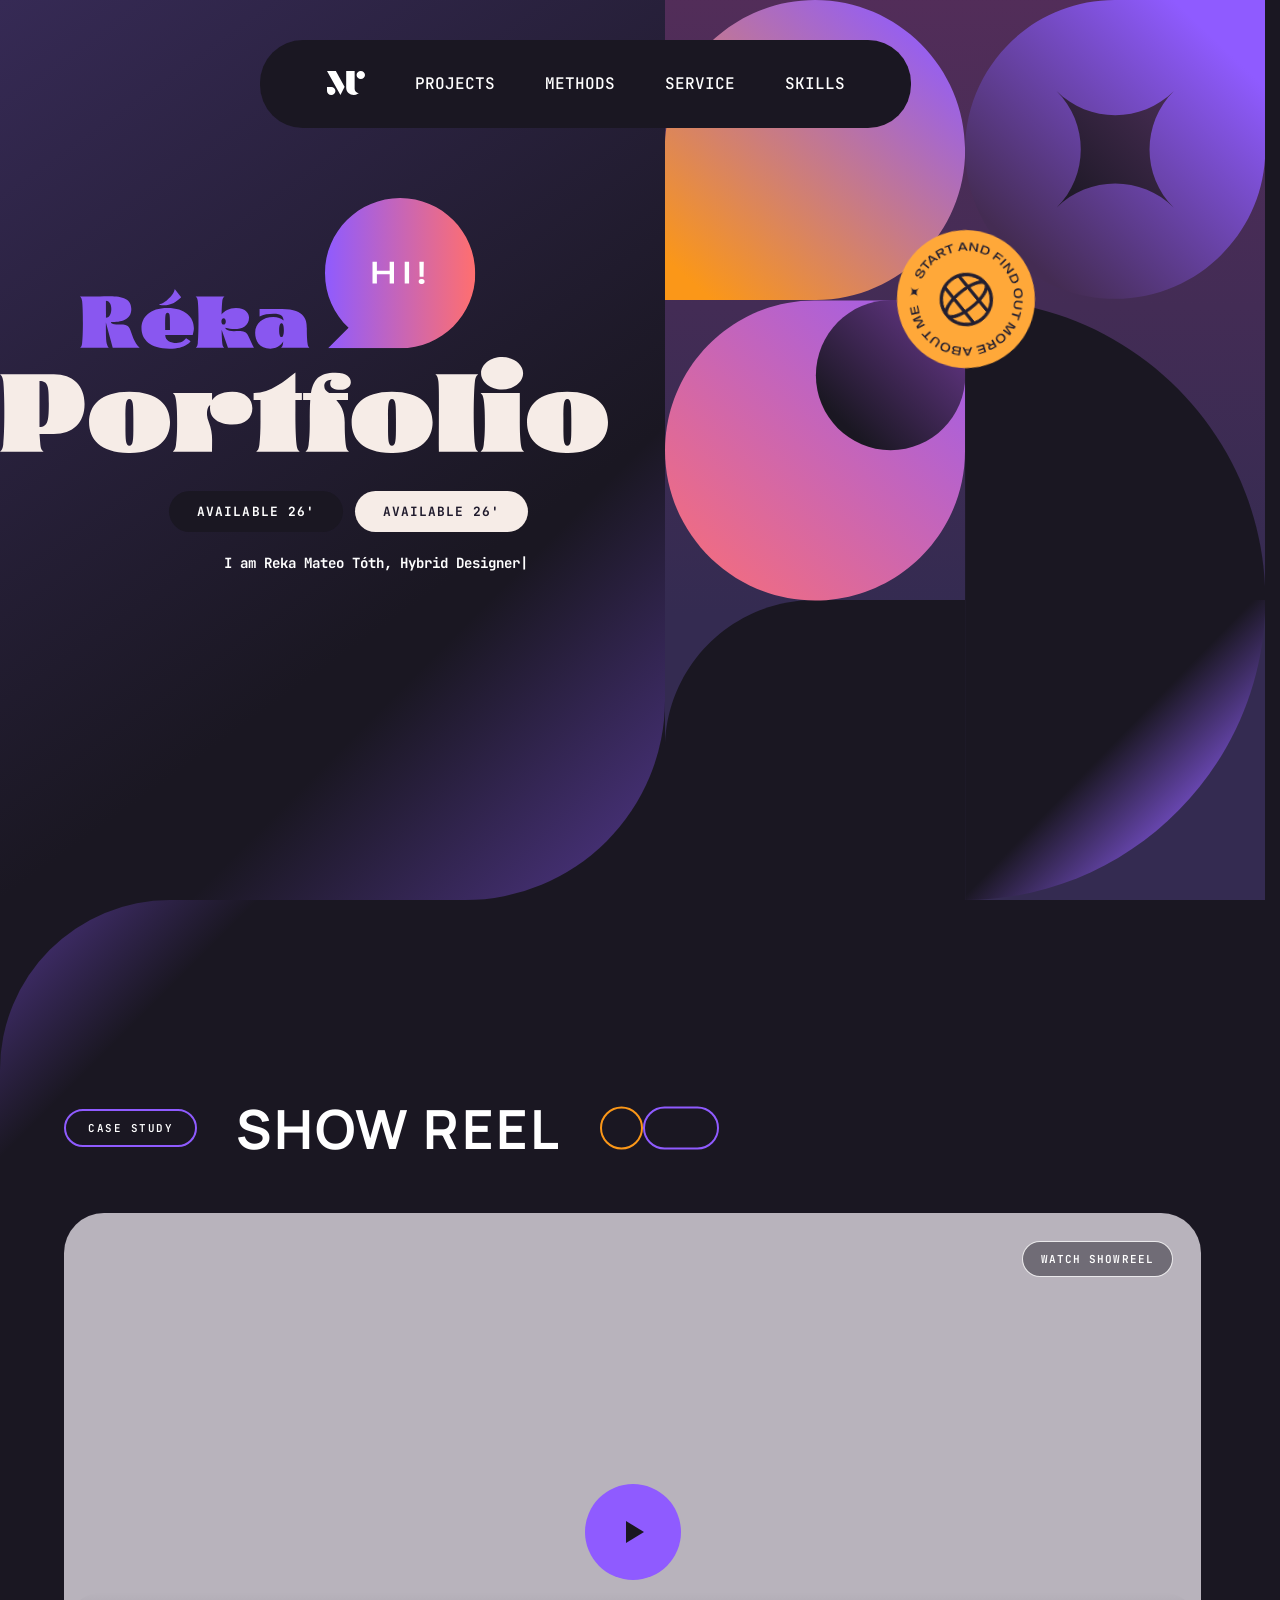
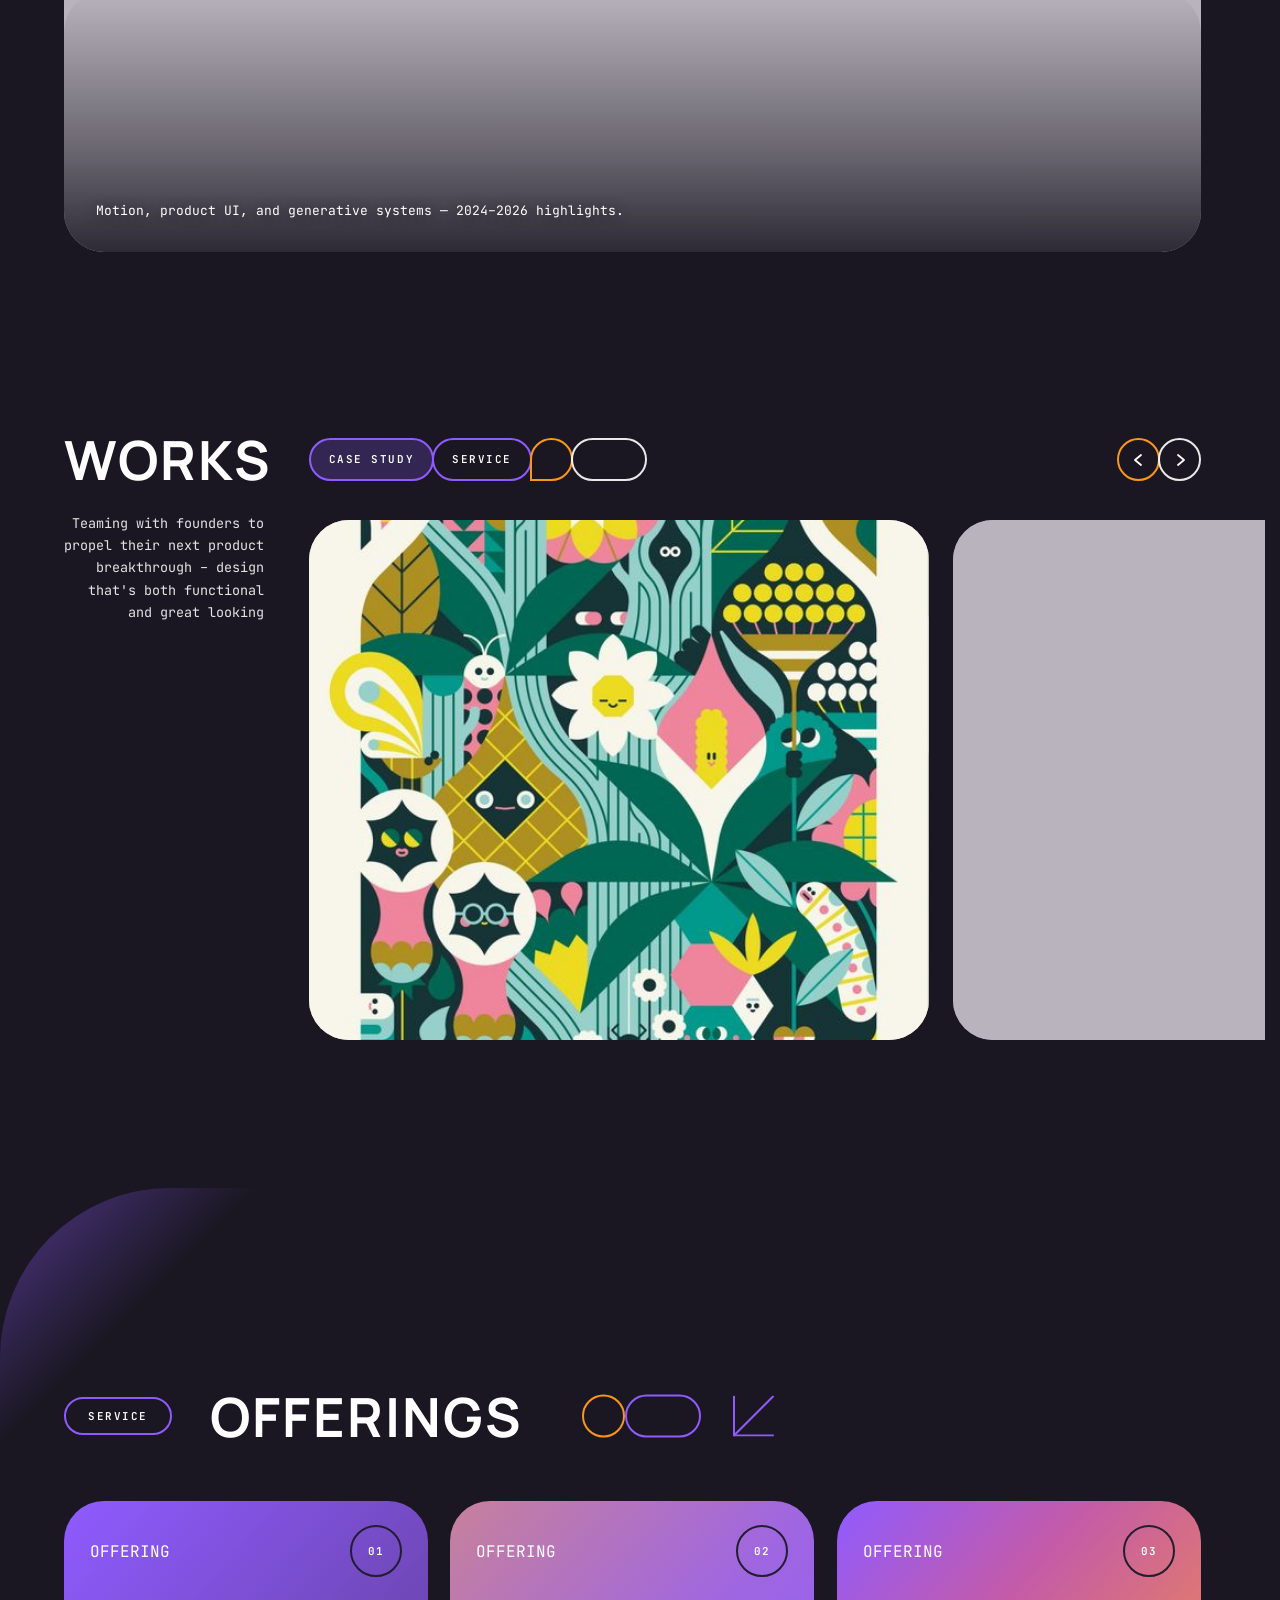
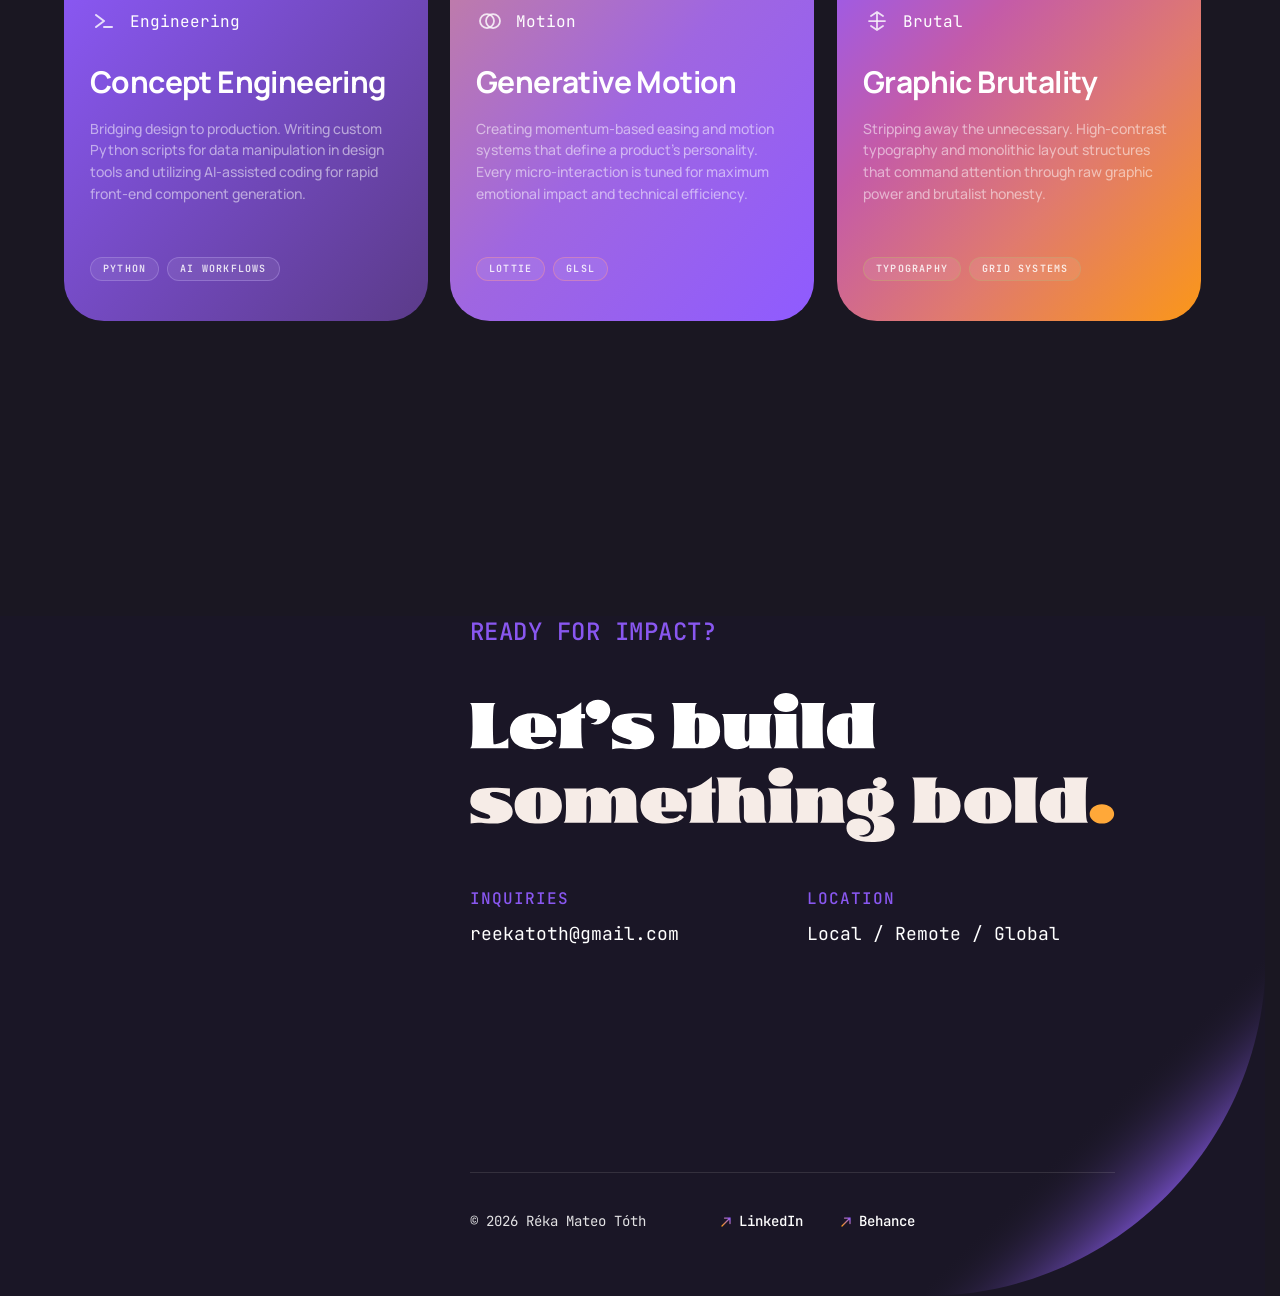
==== commit 39556985: "Bust browser cache for gallery CSS and JS on Pages. Co-authored-by: Cursor <cursoragent@cursor.com>" ====
--- a/index.html
+++ b/index.html
@@ -7,7 +7,7 @@
   <link rel="preconnect" href="https://fonts.googleapis.com" />
   <link rel="preconnect" href="https://fonts.gstatic.com" crossorigin />
   <link href="https://fonts.googleapis.com/css2?family=Instrument+Serif:ital@0;1&amp;family=JetBrains+Mono:wght@400;500;600;700&amp;family=Manrope:wght@600;700&amp;display=swap" rel="stylesheet" />
-  <link rel="stylesheet" href="styles.css" />
+  <link rel="stylesheet" href="styles.css?v=bcbc945" />
 </head>
 <body>
   <div class="page-container">
@@ -438,7 +438,7 @@
     </footer>
   </div>
 
-  <script src="works-loader.js"></script>
-  <script src="script.js"></script>
+  <script src="works-loader.js?v=bcbc945"></script>
+  <script src="script.js?v=bcbc945"></script>
 </body>
 </html>
--- a/styles.css
+++ b/styles.css
@@ -1262,11 +1262,8 @@
 
 .work-card--gallery .work-card-media {
   position: absolute;
-  top: clamp(14px, 2vw, 20px);
-  right: clamp(14px, 2vw, 20px);
-  bottom: clamp(14px, 2vw, 20px);
-  left: clamp(14px, 2vw, 20px);
-  border-radius: clamp(22px, 3vw, 32px);
+  inset: 0;
+  border-radius: 0;
   background-color: #b8b3bc;
   z-index: 1;
   pointer-events: none;
@@ -1298,6 +1295,14 @@
   }
 }
 
+@media (hover: none) {
+  .work-card--gallery:focus-within .work-card-panel--gallery,
+  .work-card--gallery.is-media-hovered .work-card-panel--gallery {
+    transform: translateY(0);
+    pointer-events: auto;
+  }
+}
+
 @media (hover: hover) and (prefers-reduced-motion: reduce) {
   .work-card--gallery .work-card-panel--gallery {
     transition-duration: 0.15s;
@@ -1326,7 +1331,11 @@
   margin: 0;
 }
 
-.work-card--gallery .work-card-pill {
+.work-card--gallery .work-card-pill,
+.work-card--gallery .work-card-link.work-card-pill {
+  pointer-events: auto;
+  position: relative;
+  z-index: 4;
   flex-shrink: 0;
   margin: 0;
   padding: 10px 18px;
@@ -1386,7 +1395,17 @@
   }
 }
 
+/* Placeholder / missing image: full-bleed media (no inset frame) */
 .work-card--gallery .work-card-media--placeholder {
+  inset: 0;
+  top: 0;
+  right: 0;
+  bottom: 0;
+  left: 0;
+  border: none;
+  border-radius: 0;
+  box-shadow: none;
+  outline: none;
   background-color: #b8b3bc;
   background-image: none;
 }
@@ -2191,14 +2210,43 @@
 /* ===========================
    SHOWREEL — dynamic video + caption
 =========================== */
-.work-video-el {
+#show-reel .work-video::before {
+  content: "";
+  position: absolute;
+  inset-inline: 0;
+  bottom: 0;
+  height: min(46%, clamp(140px, 32vw, 260px));
+  z-index: 1;
+  pointer-events: none;
+  border-radius: inherit;
+  background: linear-gradient(
+    to top,
+    rgba(26, 23, 34, 0.88) 0%,
+    rgba(26, 23, 34, 0.5) 38%,
+    rgba(26, 23, 34, 0) 100%
+  );
+}
+
+#show-reel .work-play {
+  z-index: 2;
+}
+
+.work-video-el,
+.work-video-embed {
   position: absolute;
   inset: 0;
   width: 100%;
   height: 100%;
-  object-fit: cover;
   border-radius: inherit;
   z-index: 0;
+}
+
+.work-video-el {
+  object-fit: cover;
+}
+
+.work-video-embed {
+  border: 0;
 }
 
 .work-video-caption {
@@ -2245,88 +2293,6 @@
   z-index: 1;
 }
 
-/* ===========================
-   FEATURED — two-column block
-=========================== */
-.work--featured {
-  padding-top: clamp(48px, 8vw, 96px);
-  padding-bottom: clamp(48px, 8vw, 96px);
-}
-
-.work-title-link {
-  color: inherit;
-  text-decoration: none;
-  transition: color 0.2s ease;
-}
-
-.work-title-link:hover {
-  color: var(--accent-lavender);
-}
-
-.featured-lead {
-  font-family: var(--font-mono);
-  font-size: clamp(12px, 1.2vw, 14px);
-  line-height: 1.6;
-  color: rgba(255, 255, 255, 0.88);
-  max-width: 52ch;
-  margin: -1rem 0 clamp(28px, 4vw, 40px);
-}
-
-.featured-split {
-  display: grid;
-  grid-template-columns: repeat(2, minmax(0, 1fr));
-  gap: clamp(16px, 2.5vw, 24px);
-  width: 100%;
-}
-
-.featured-media {
-  position: relative;
-  border-radius: 40px;
-  overflow: hidden;
-  aspect-ratio: 4 / 5;
-  background-color: #b8b3bc;
-  display: flex;
-  align-items: center;
-  justify-content: center;
-}
-
-.featured-media img,
-.featured-video-el {
-  width: 100%;
-  height: 100%;
-  object-fit: cover;
-  display: block;
-}
-
-.featured-media-placeholder {
-  font-size: clamp(48px, 8vw, 72px);
-  color: rgba(26, 23, 34, 0.35);
-  line-height: 1;
-}
-
-.featured-media-cta {
-  position: absolute;
-  left: clamp(16px, 2.5vw, 24px);
-  bottom: clamp(16px, 2.5vw, 24px);
-  z-index: 2;
-  font-family: var(--font-mono);
-  font-size: 11px;
-  font-weight: 600;
-  letter-spacing: 0.08em;
-  text-transform: uppercase;
-  color: var(--text-white);
-  text-decoration: none;
-  border: 1px solid rgba(255, 255, 255, 0.9);
-  border-radius: 50px;
-  padding: 10px 18px;
-  background: rgba(26, 23, 34, 0.5);
-  backdrop-filter: blur(6px);
-}
-
-.featured-media-cta:hover {
-  background: rgba(143, 91, 255, 0.65);
-}
-
 .work-card-link {
   display: inline-block;
   margin-top: 12px;
@@ -2490,13 +2456,3 @@
   border-radius: 50px;
   padding: 8px 14px;
 }
-
-@media (max-width: 900px) {
-  .featured-split {
-    grid-template-columns: 1fr;
-  }
-
-  .featured-media {
-    aspect-ratio: 16 / 10;
-  }
-}
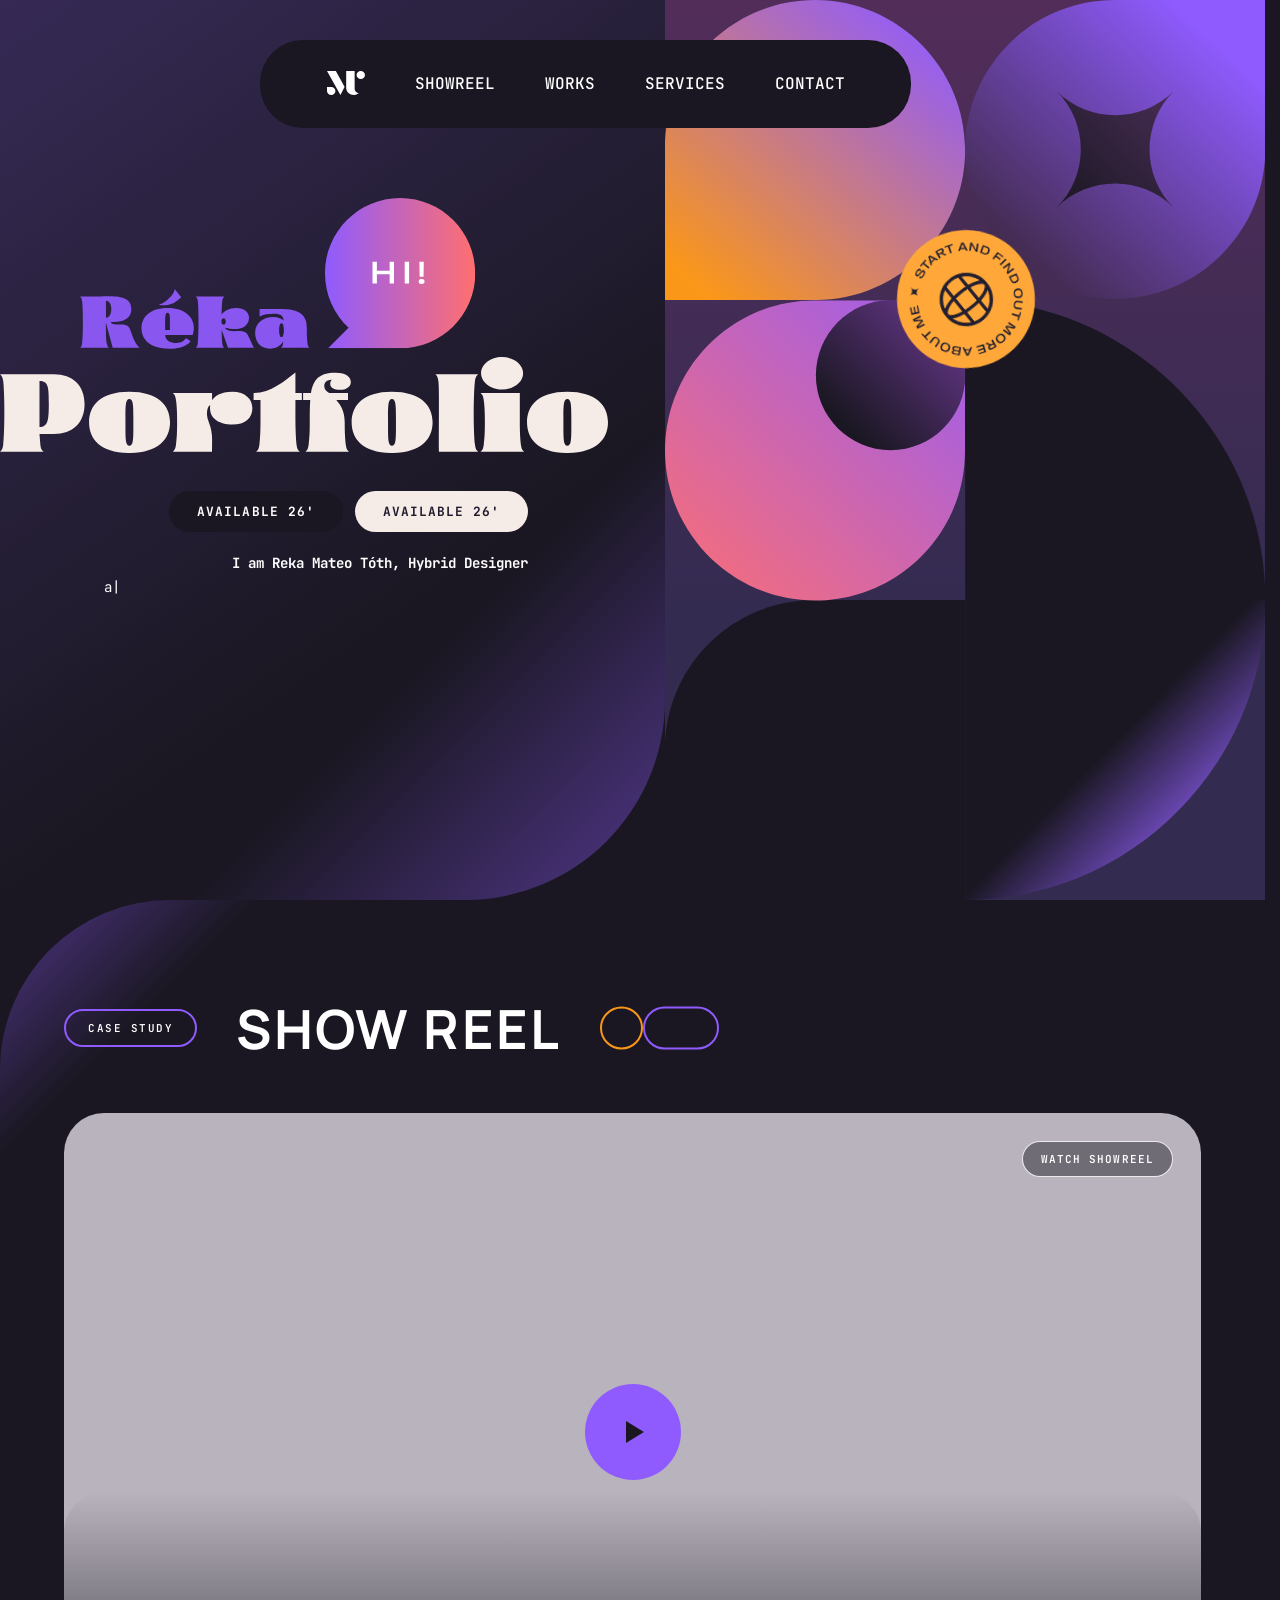
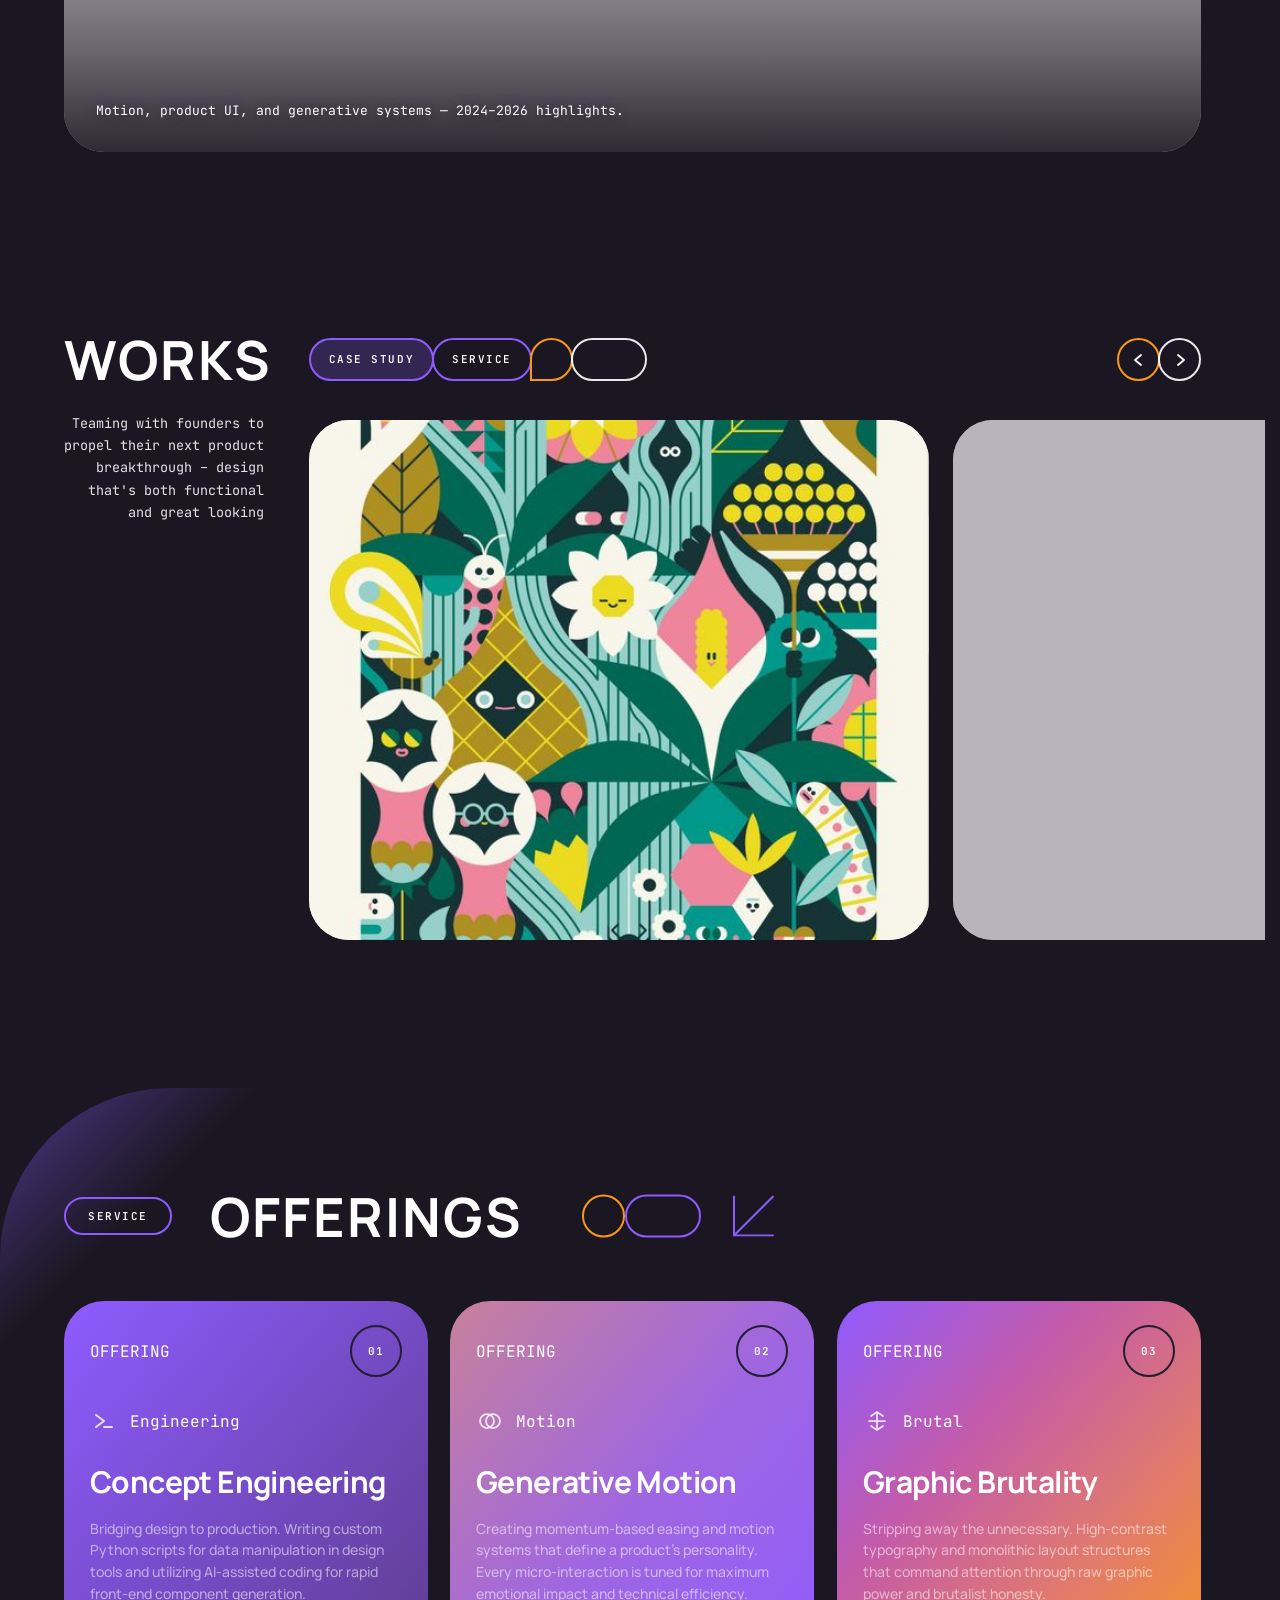
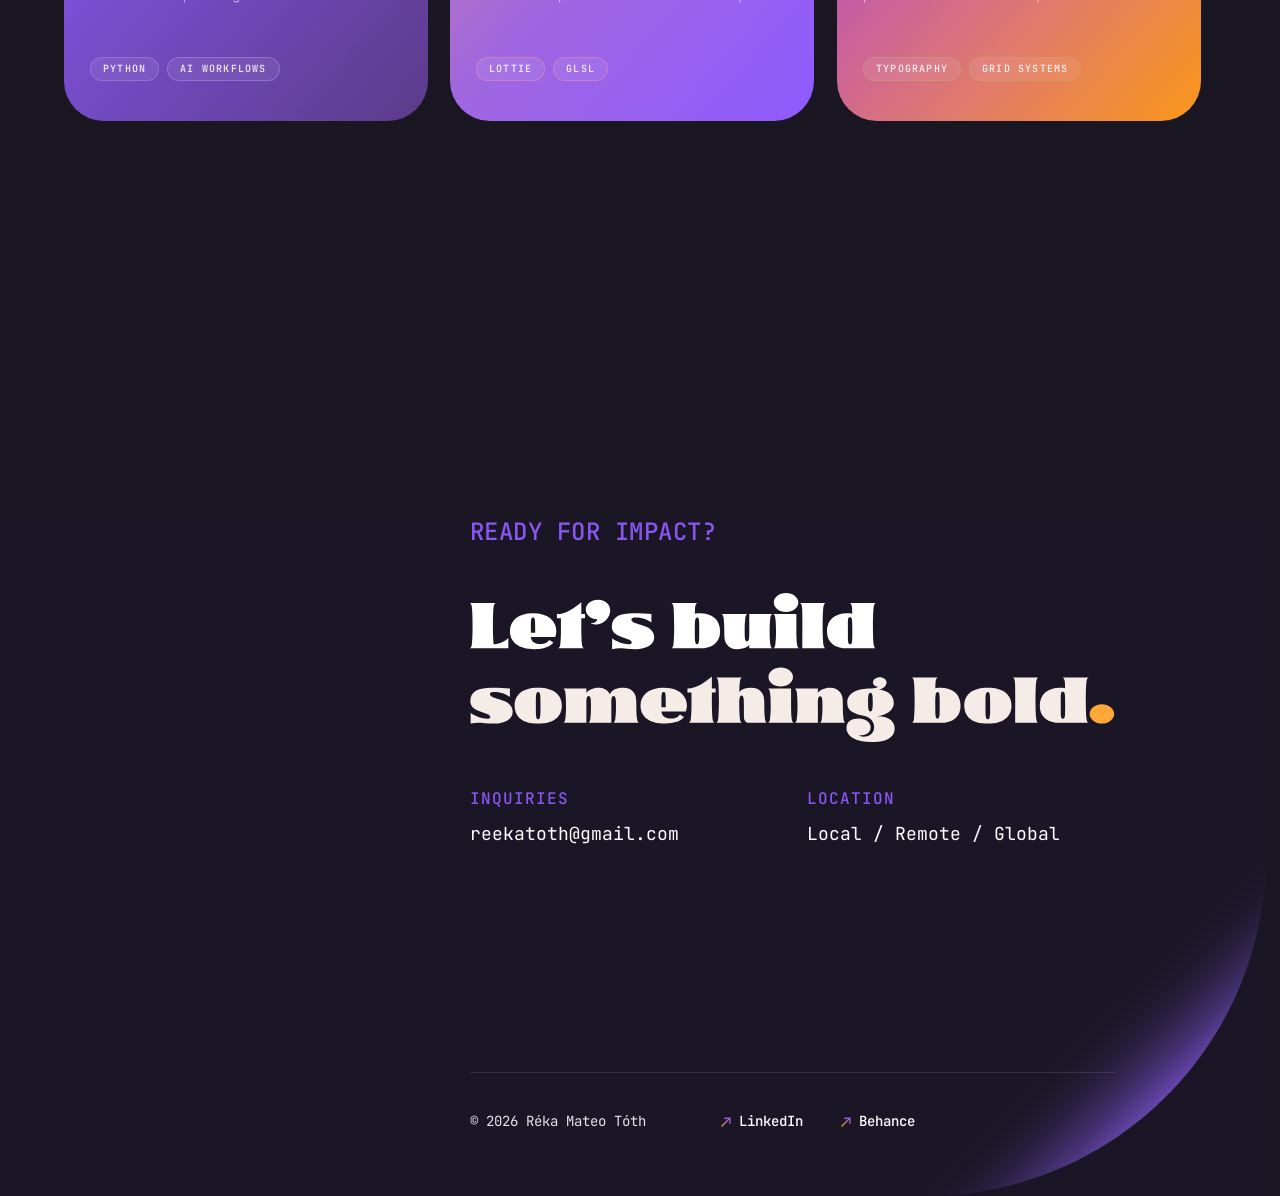
==== commit 3aa863a6: "Update nav labels and section anchors; add showreel/services spacing. - Nav: SHOWREEL, WORKS, SERVIC" ====
--- a/index.html
+++ b/index.html
@@ -18,10 +18,10 @@
           <img src="sources/MonogramMTR.svg" class="logo-img" alt="" width="38" height="24" decoding="async" />
         </a>
         <ul class="nav-links">
-          <li><a href="#projects">PROJECTS</a></li>
-          <li><a href="#show-reel">METHODS</a></li>
-          <li><a href="#service">SERVICE</a></li>
-          <li><a href="#skills">SKILLS</a></li>
+          <li><a href="#show-reel">SHOWREEL</a></li>
+          <li><a href="#works-gallery">WORKS</a></li>
+          <li><a href="#service">SERVICES</a></li>
+          <li><a href="#contact">CONTACT</a></li>
         </ul>
       </nav>
     </header>
--- a/styles.css
+++ b/styles.css
@@ -232,6 +232,13 @@
   z-index: 5;
 }
 
+/* SHOWREEL + SERVICES: 100px higher than default .work top padding */
+#show-reel,
+#service {
+  padding-top: 100px;
+  scroll-margin-top: calc(var(--nav-top) + 24px - 100px);
+}
+
 .work-gradient {
   position: absolute;
   top: 0;
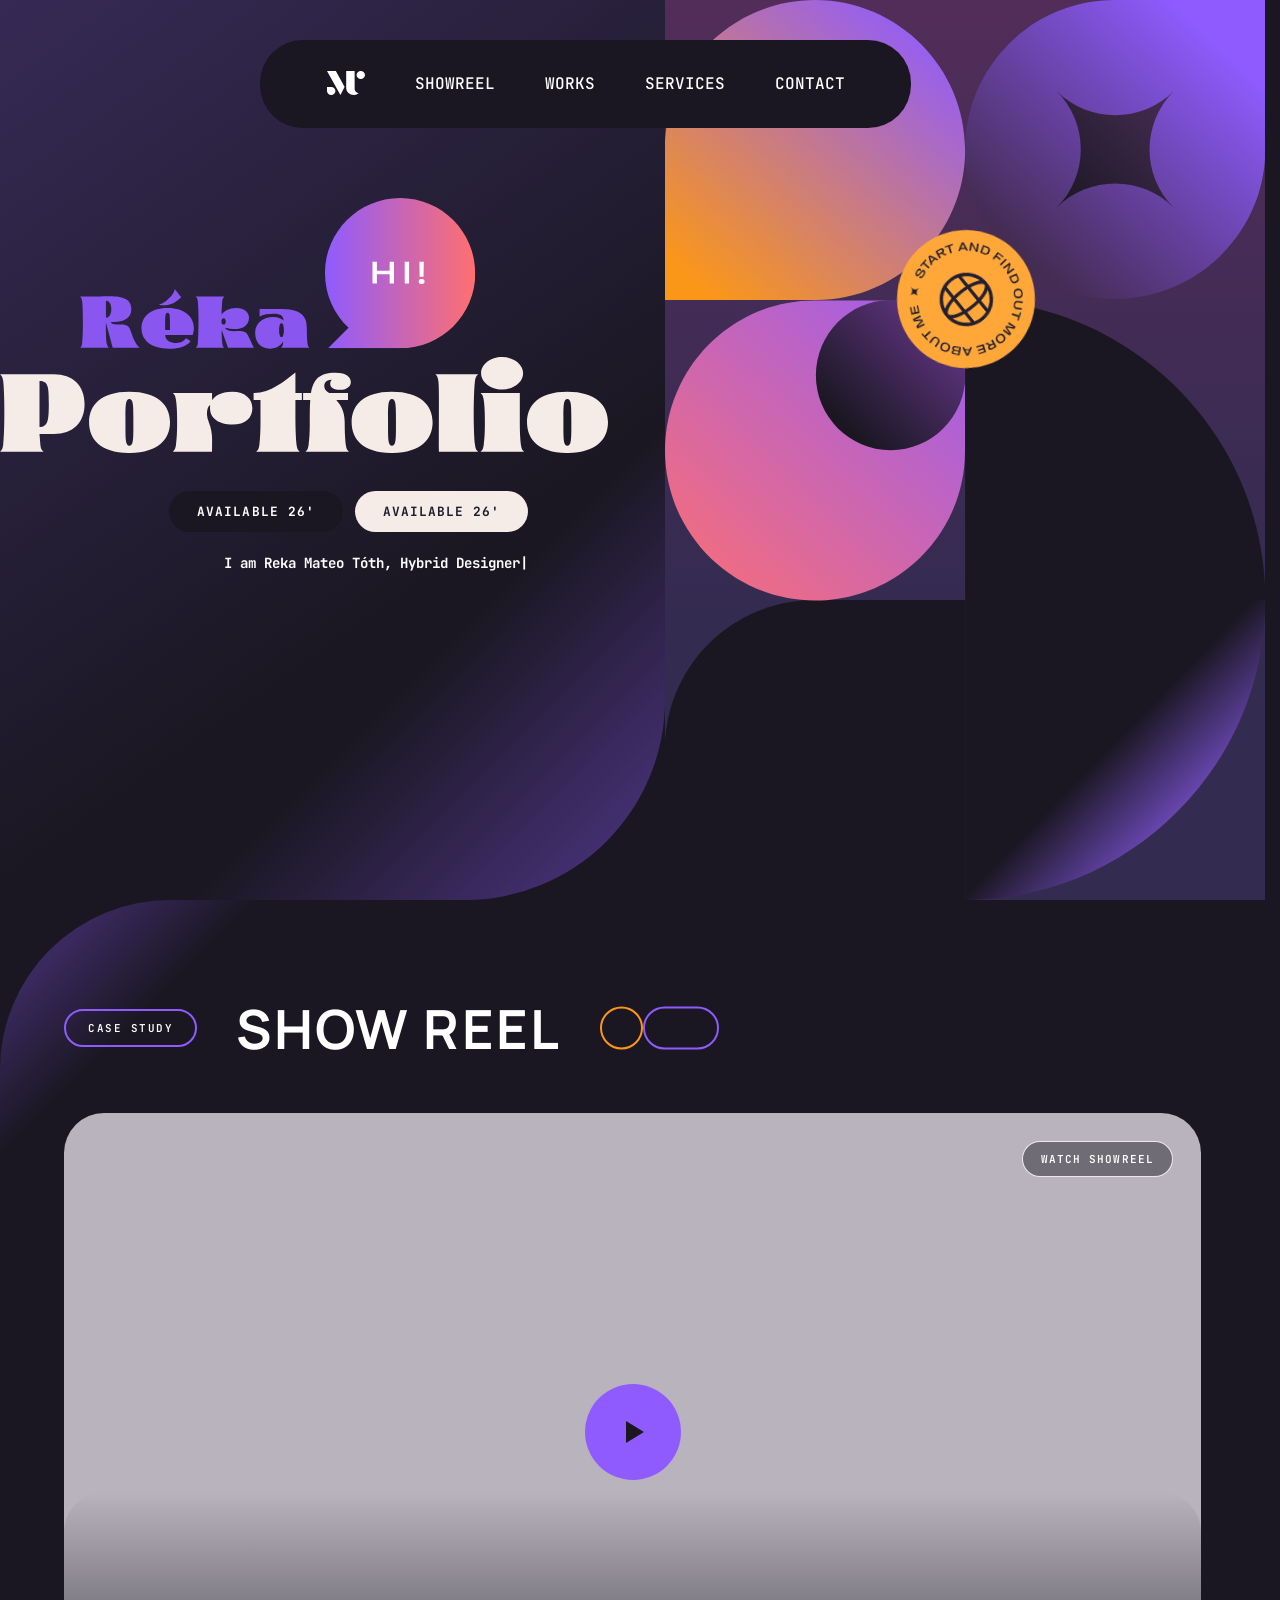
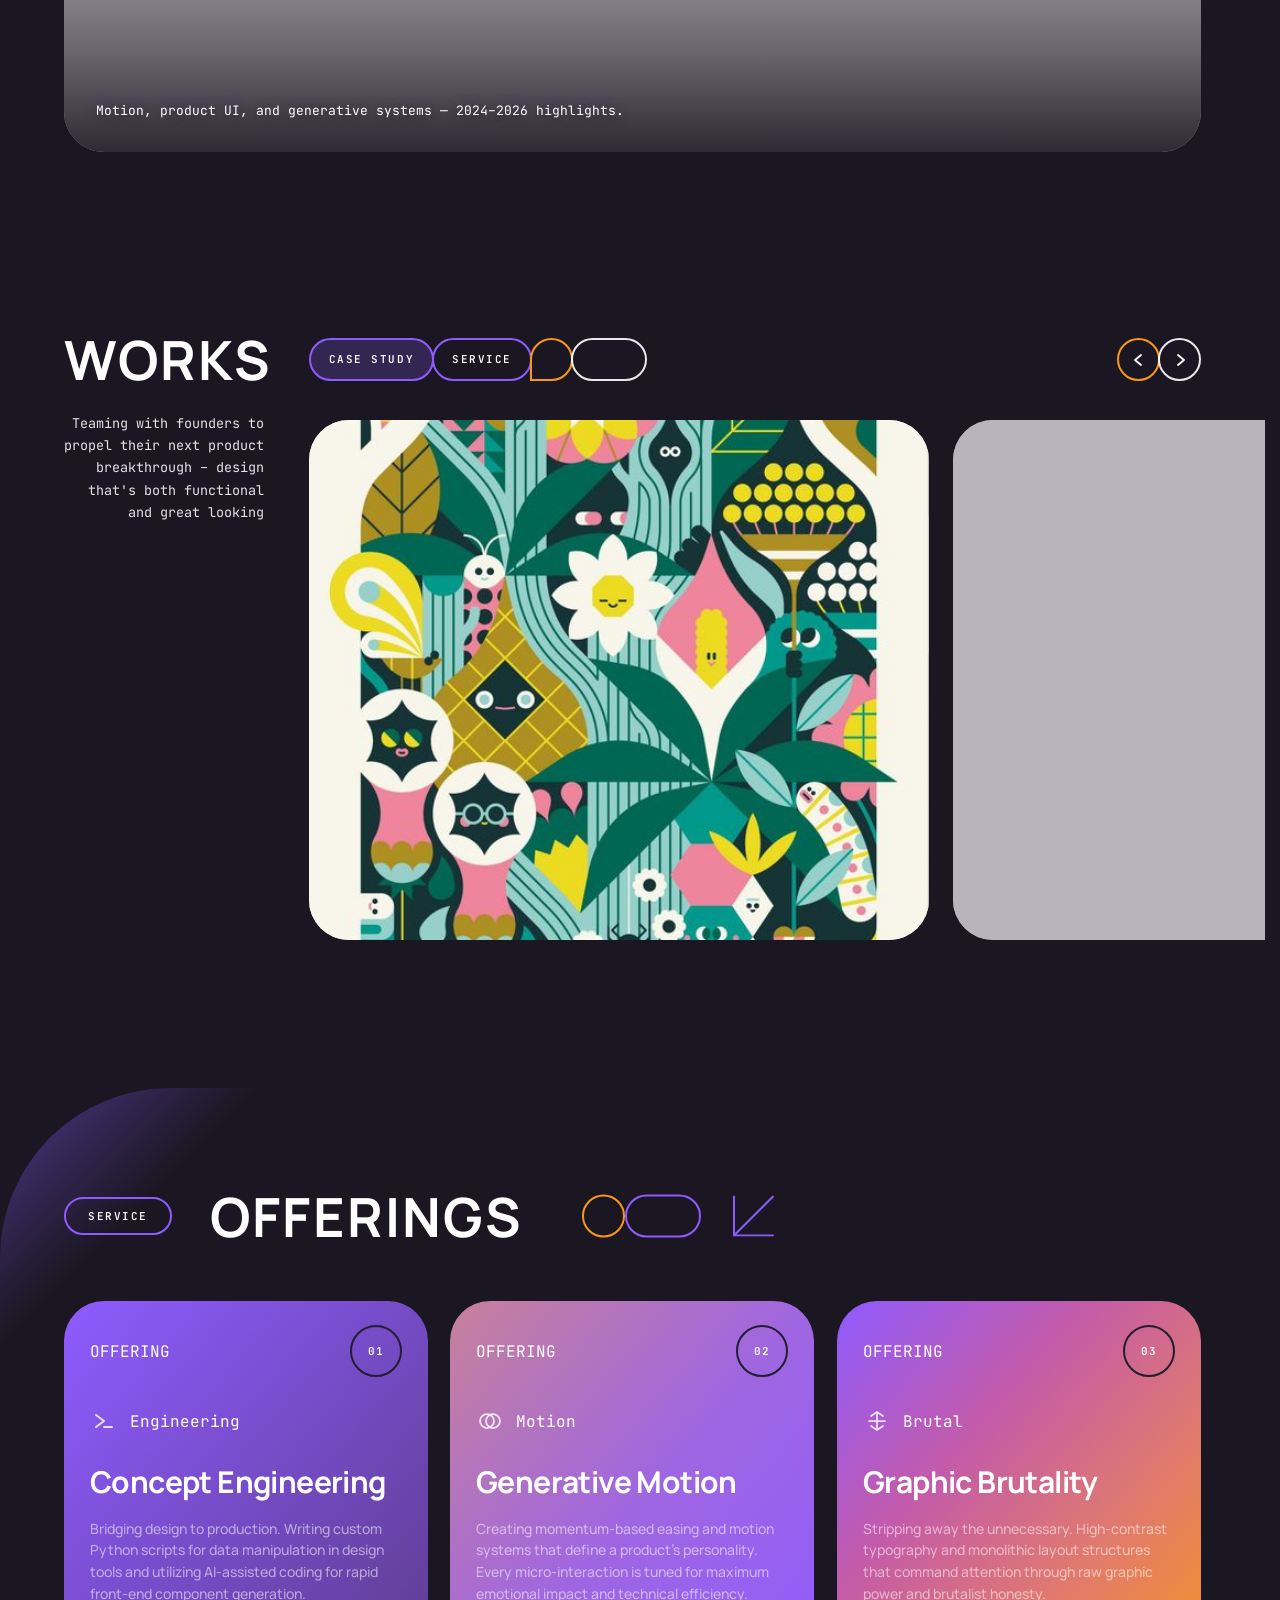
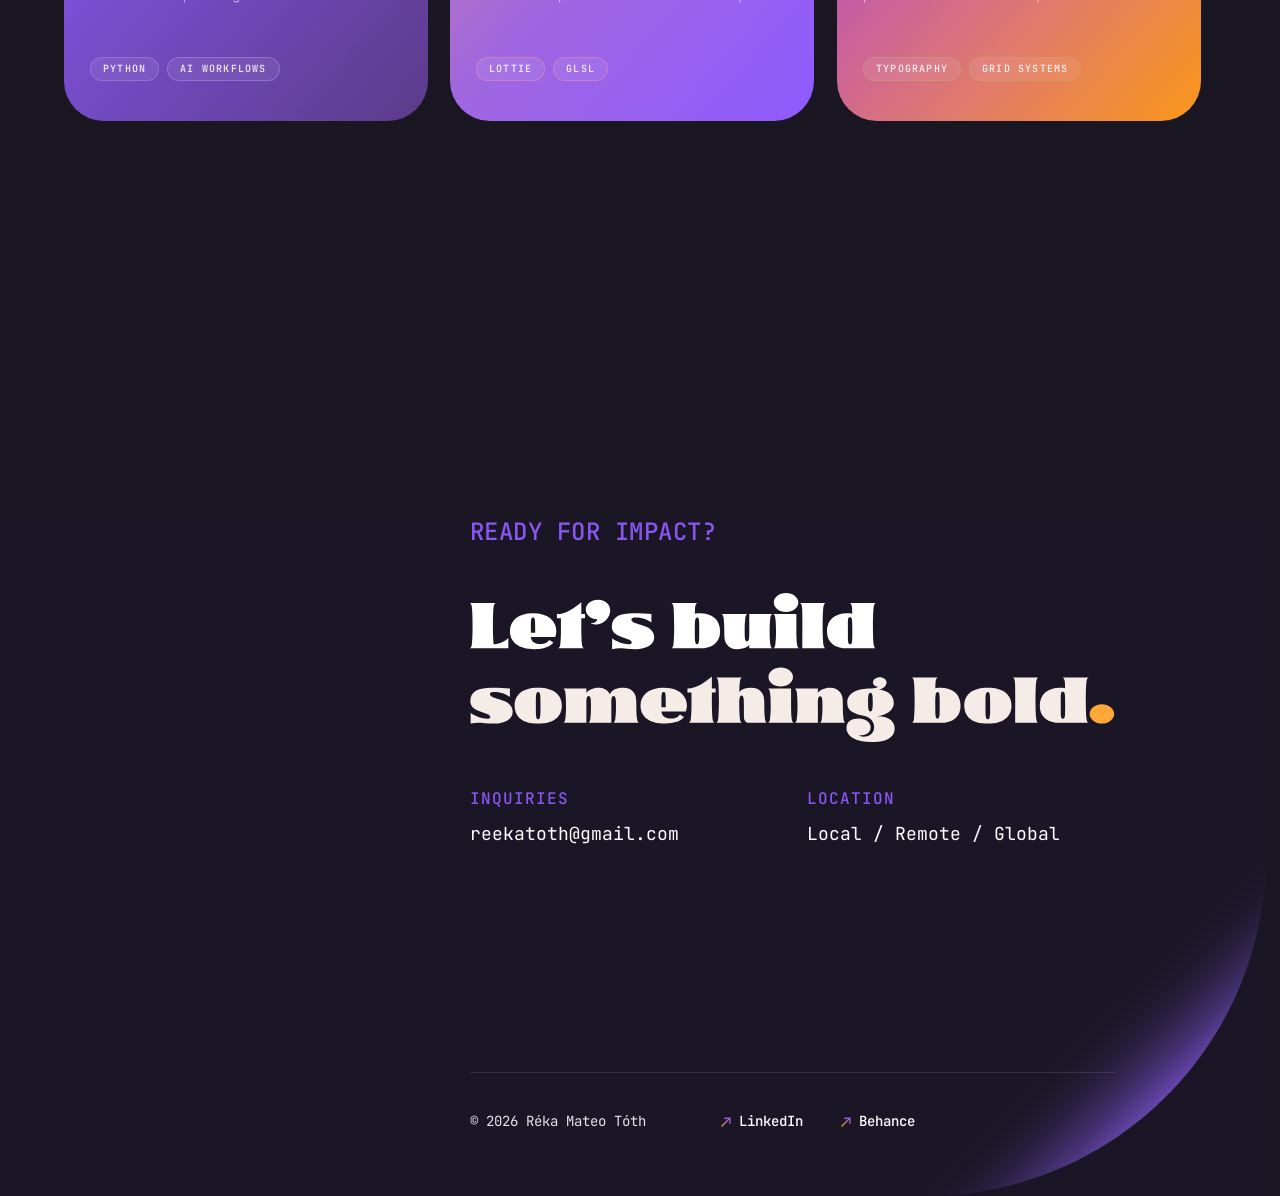
==== commit 6db10f0b: "Bump styles.css cache bust to 3aa863a Co-authored-by: Cursor <cursoragent@cursor.com>" ====
--- a/index.html
+++ b/index.html
@@ -7,7 +7,7 @@
   <link rel="preconnect" href="https://fonts.googleapis.com" />
   <link rel="preconnect" href="https://fonts.gstatic.com" crossorigin />
   <link href="https://fonts.googleapis.com/css2?family=Instrument+Serif:ital@0;1&amp;family=JetBrains+Mono:wght@400;500;600;700&amp;family=Manrope:wght@600;700&amp;display=swap" rel="stylesheet" />
-  <link rel="stylesheet" href="styles.css?v=bcbc945" />
+  <link rel="stylesheet" href="styles.css?v=3aa863a" />
 </head>
 <body>
   <div class="page-container">
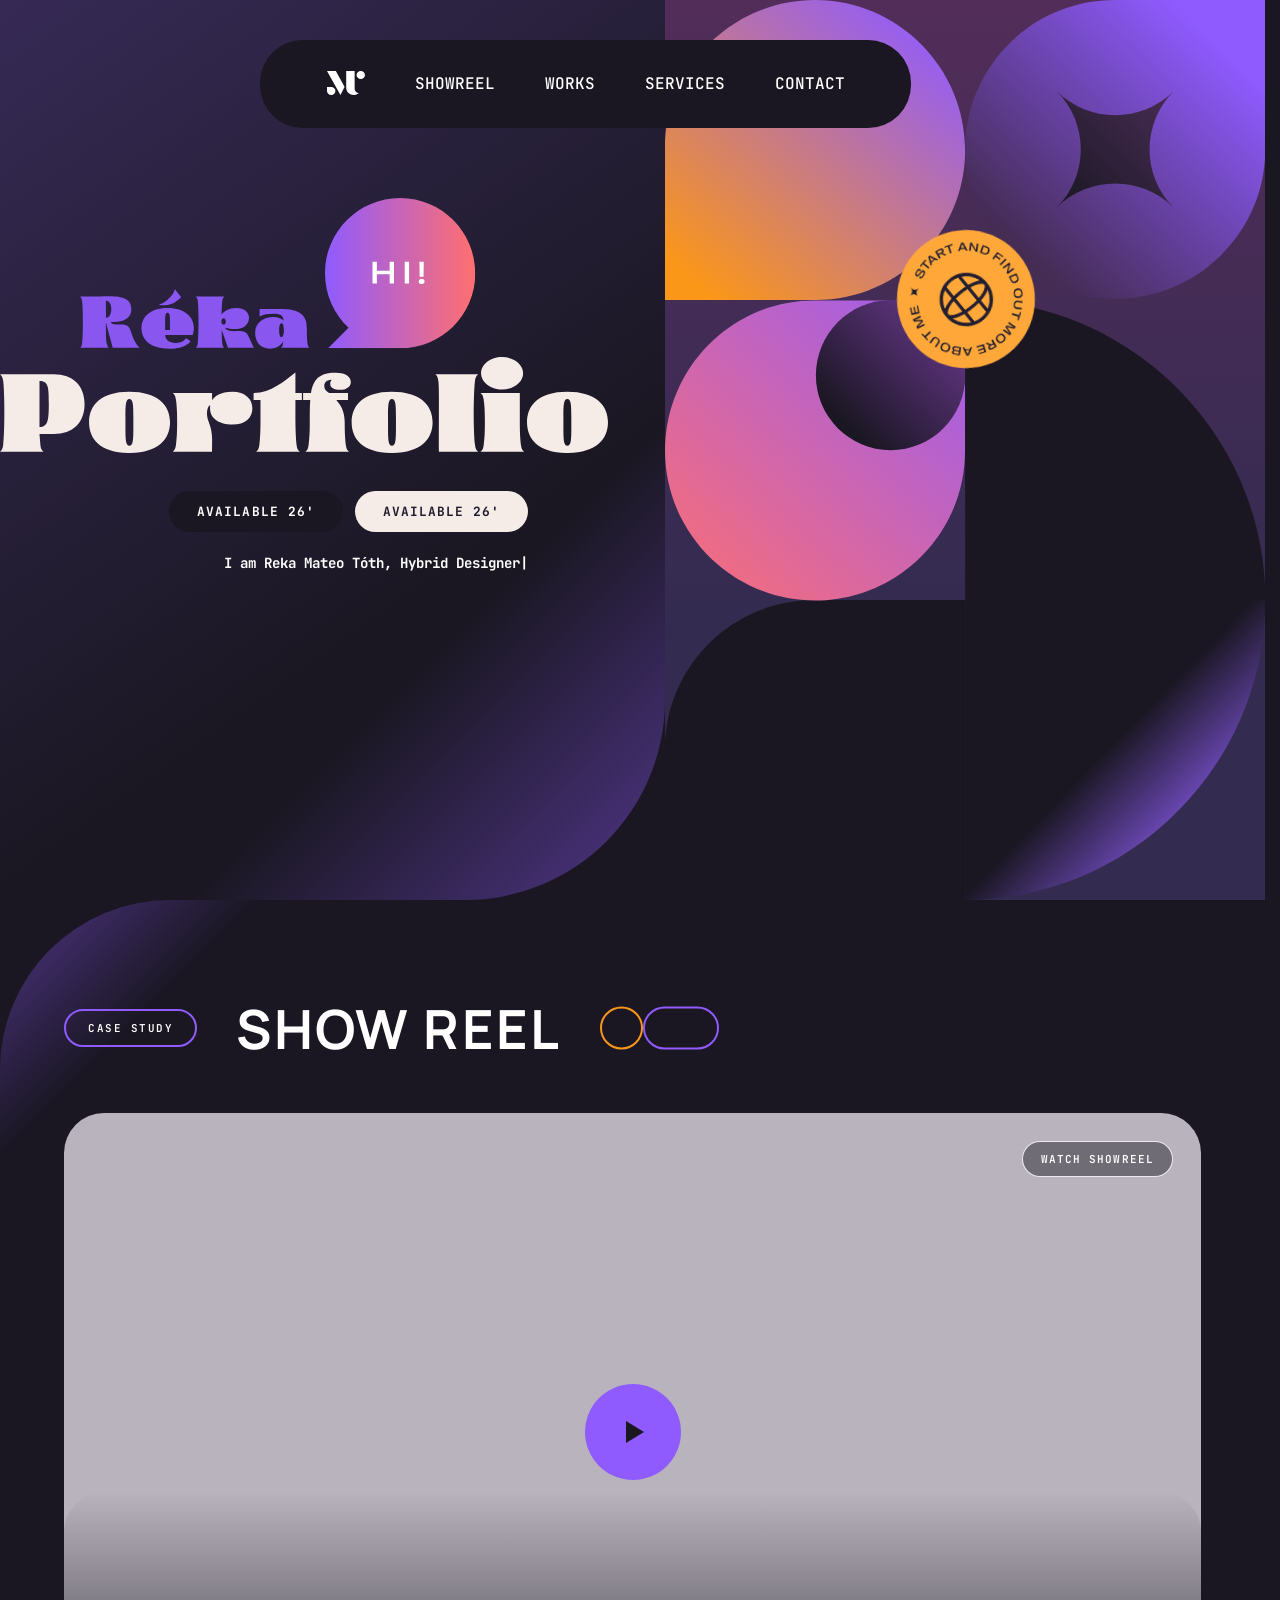
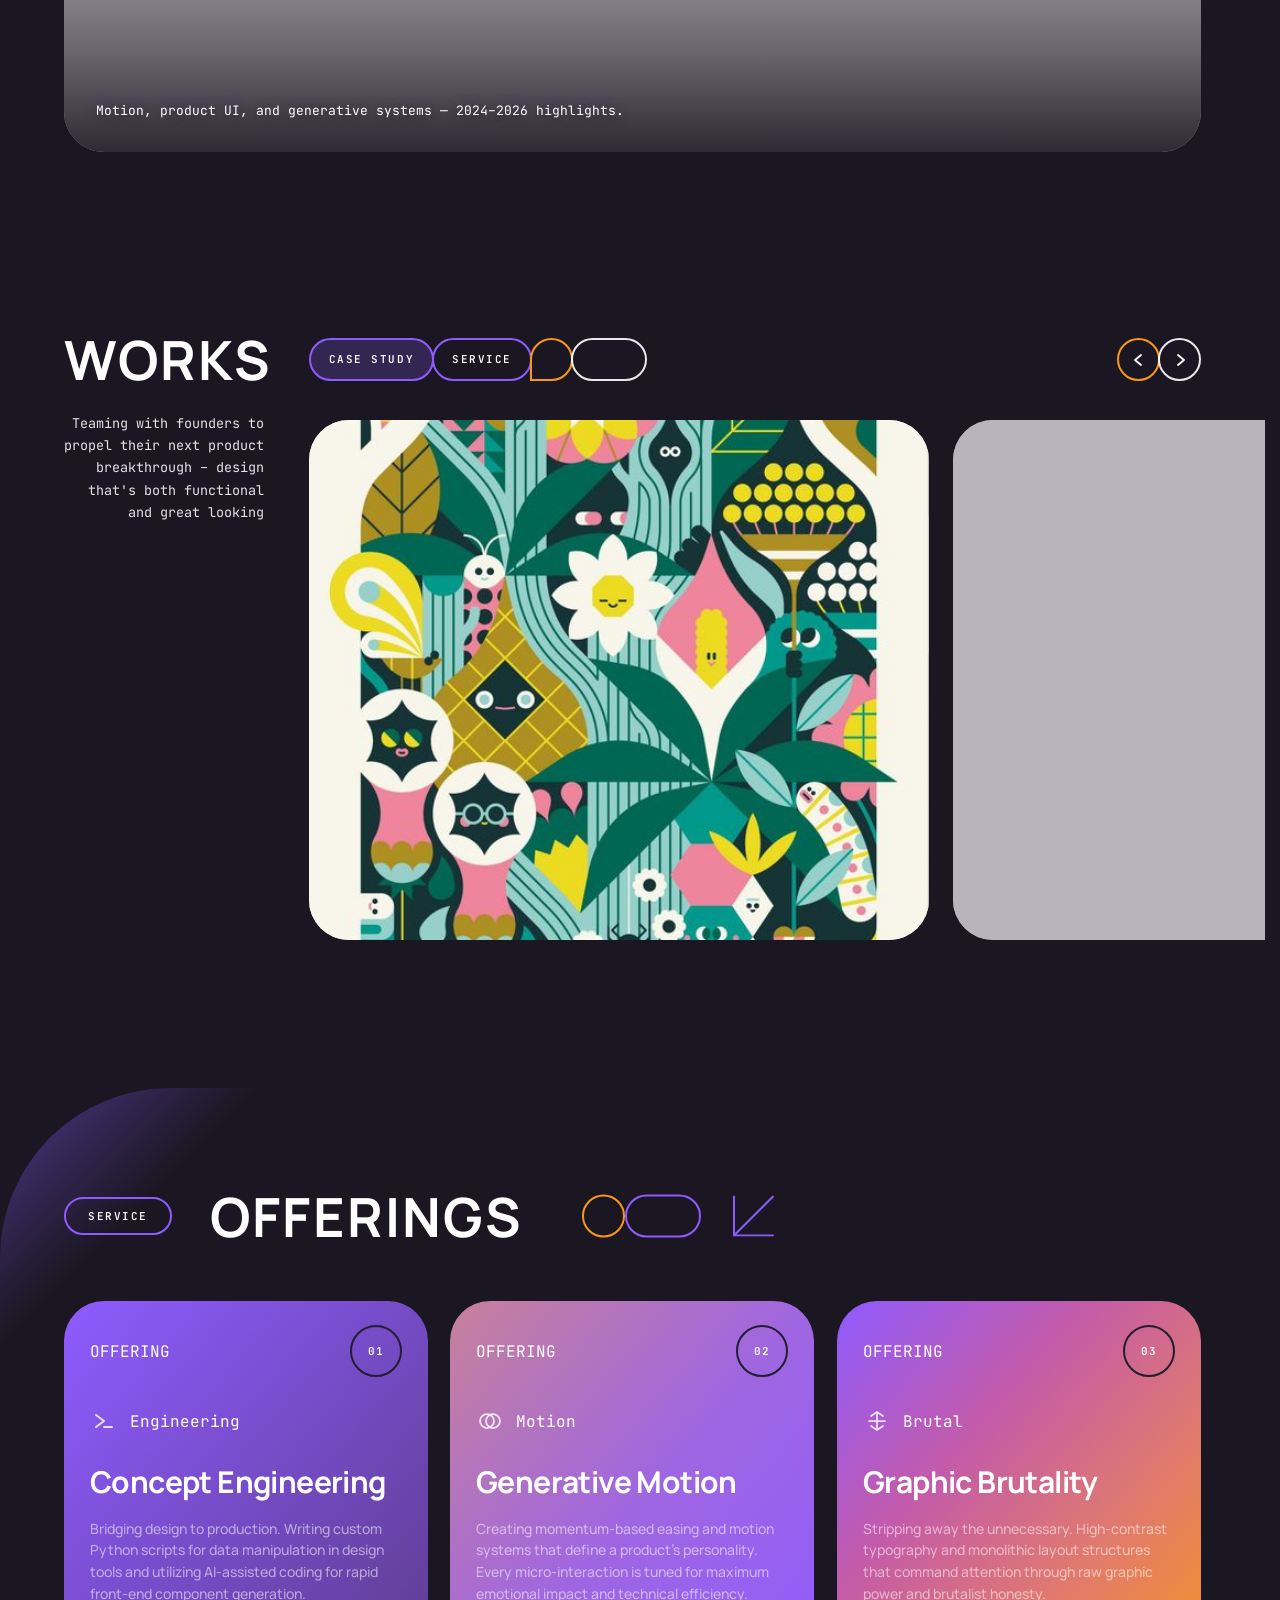
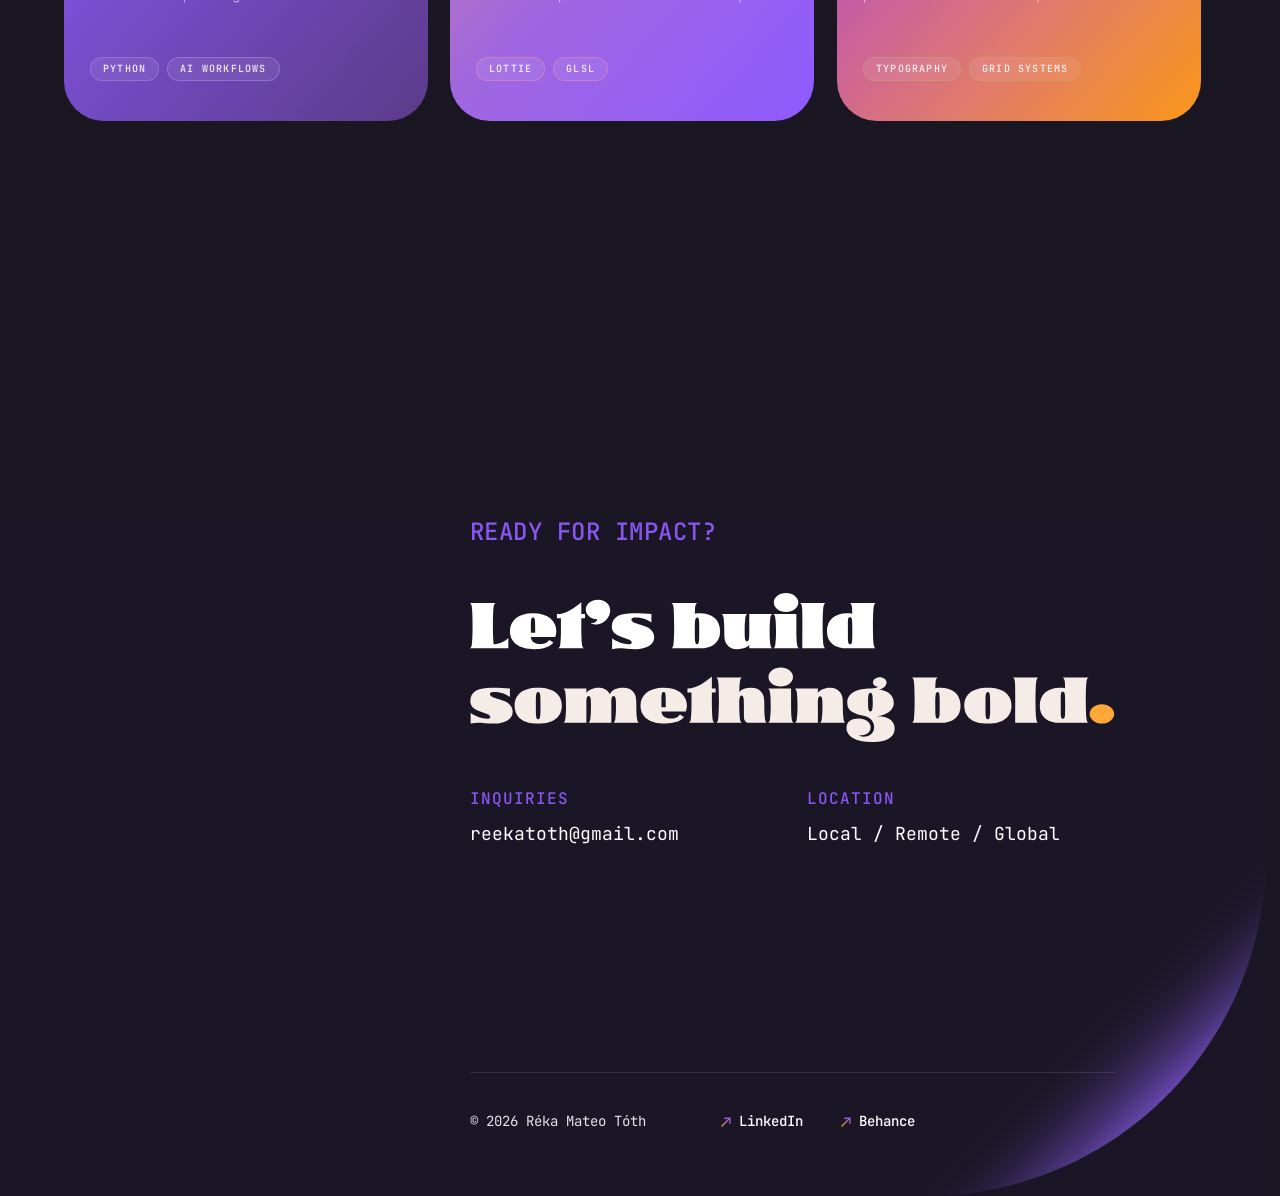
==== commit a4a360b9: "Add HTML cache-control meta to reduce stale nav in browsers. Co-authored-by: Cursor <cursoragent@cur" ====
--- a/index.html
+++ b/index.html
@@ -3,6 +3,8 @@
 <head>
   <meta charset="UTF-8" />
   <meta name="viewport" content="width=device-width, initial-scale=1.0" />
+  <meta http-equiv="Cache-Control" content="no-cache, no-store, must-revalidate" />
+  <meta http-equiv="Pragma" content="no-cache" />
   <title>Réka Mateo Tóth — Portfolio</title>
   <link rel="preconnect" href="https://fonts.googleapis.com" />
   <link rel="preconnect" href="https://fonts.gstatic.com" crossorigin />
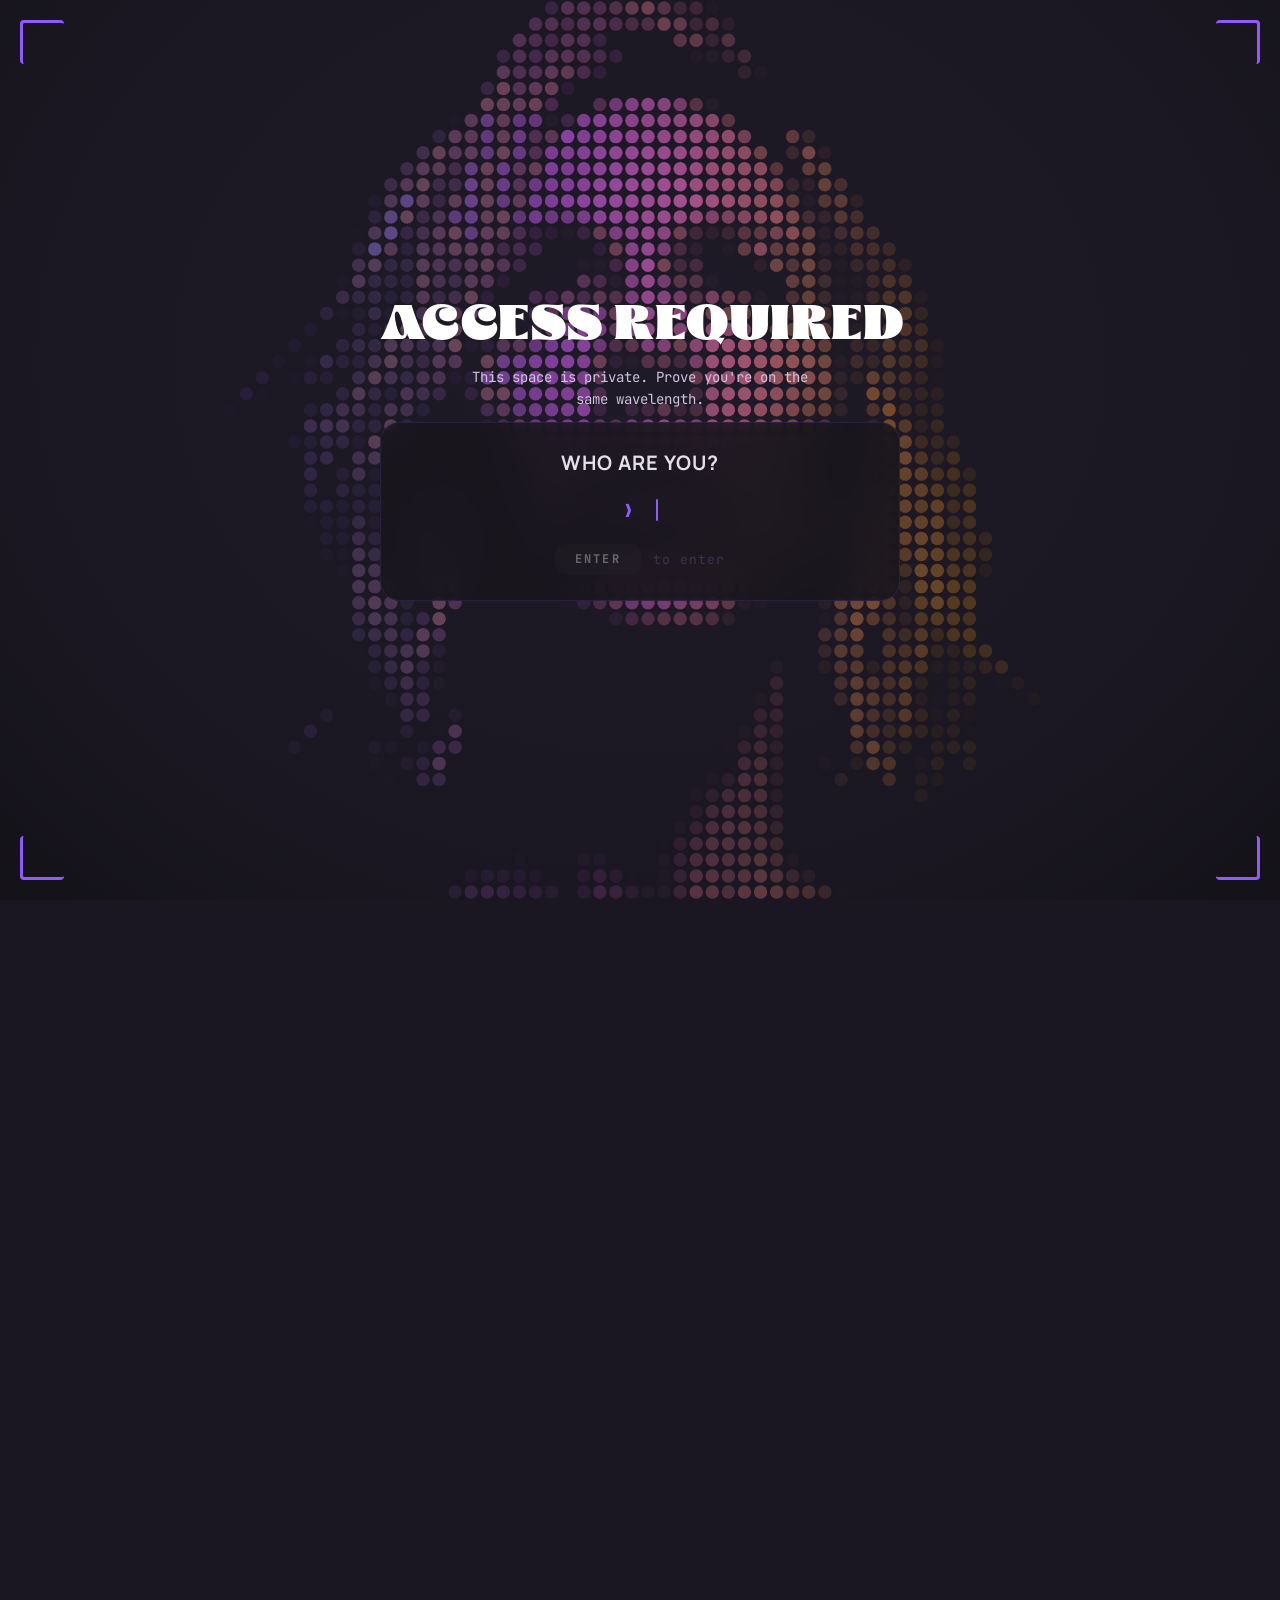
==== commit e52546d6: "Add terminal entry gate with pixel overlay and F5 reload handling. Show terminal on first visit or b" ====
--- a/index.html
+++ b/index.html
@@ -9,9 +9,81 @@
   <link rel="preconnect" href="https://fonts.googleapis.com" />
   <link rel="preconnect" href="https://fonts.gstatic.com" crossorigin />
   <link href="https://fonts.googleapis.com/css2?family=Instrument+Serif:ital@0;1&amp;family=JetBrains+Mono:wght@400;500;600;700&amp;family=Manrope:wght@600;700&amp;display=swap" rel="stylesheet" />
-  <link rel="stylesheet" href="styles.css?v=3aa863a" />
+  <link rel="stylesheet" href="styles.css?v=e50c065" />
+  <link rel="stylesheet" href="terminal-entry.css?v=term17" />
+  <script>
+    (function () {
+      try {
+        var nav = performance.getEntriesByType('navigation')[0];
+        var isReload = nav && nav.type === 'reload';
+        if (isReload || !localStorage.getItem('portfolio-terminal-seen')) {
+          document.documentElement.classList.add('terminal-entry-active');
+        }
+      } catch (e) {
+        document.documentElement.classList.add('terminal-entry-active');
+      }
+    })();
+  </script>
 </head>
 <body>
+  <div
+    id="terminal-entry-overlay"
+    class="terminal-entry-overlay is-hidden"
+    hidden
+    aria-hidden="true"
+    role="dialog"
+    aria-label="Portfolio access gate"
+  >
+    <div class="terminal-entry-overlay__scene" data-terminal-scene>
+      <canvas class="terminal-entry__canvas" data-terminal-canvas aria-hidden="true"></canvas>
+
+      <div class="terminal-entry__corner terminal-entry__corner--tl" data-terminal-corner aria-hidden="true"></div>
+      <div class="terminal-entry__corner terminal-entry__corner--tr" data-terminal-corner aria-hidden="true"></div>
+      <div class="terminal-entry__corner terminal-entry__corner--bl" data-terminal-corner aria-hidden="true"></div>
+      <div class="terminal-entry__corner terminal-entry__corner--br" data-terminal-corner aria-hidden="true"></div>
+
+      <div class="terminal-entry__content" data-terminal-content>
+        <div class="terminal-entry__title-wrap">
+          <span class="terminal-entry__title-white" data-title-access>ACCESS</span><span class="terminal-entry__title-grad" data-title-required>REQUIRED</span>
+        </div>
+
+        <p class="terminal-entry__subtitle" data-subtitle>
+          This space is private. Prove you're on the same wavelength.
+        </p>
+
+        <div class="terminal-entry__card" data-terminal-card>
+          <p class="terminal-entry__card-label">WHO ARE YOU?</p>
+          <div class="terminal-entry__input-row">
+            <span class="terminal-entry__prompt" aria-hidden="true">❯</span>
+            <span class="terminal-entry__typed" data-terminal-typed></span>
+            <span class="terminal-entry__ghost" data-terminal-ghost hidden></span>
+            <span class="terminal-entry__cursor" data-terminal-cursor aria-hidden="true"></span>
+            <input
+              type="text"
+              class="terminal-entry__hidden-input"
+              data-terminal-input
+              autocomplete="off"
+              spellcheck="false"
+              aria-label="Enter your name"
+            />
+          </div>
+          <div class="terminal-entry__enter-hint is-dim" data-terminal-enter-hint>
+            <span class="terminal-entry__enter-key" data-terminal-enter-key>ENTER</span>
+            <span class="terminal-entry__enter-label">to enter</span>
+          </div>
+        </div>
+      </div>
+
+      <div class="terminal-entry__welcome" data-terminal-welcome hidden>
+        <div class="terminal-entry__w-head">
+          <div class="terminal-entry__w-white">WELCOME</div>
+          <div class="terminal-entry__w-grad" data-welcome-name></div>
+        </div>
+        <p class="terminal-entry__w-sub">the door was never locked.</p>
+      </div>
+    </div>
+  </div>
+
   <div class="page-container">
     <header class="site-header">
       <nav class="navbar" aria-label="Primary">
@@ -440,7 +512,9 @@
     </footer>
   </div>
 
+  <script src="terminal-entry-pixels.js?v=term03"></script>
+  <script src="terminal-entry.js?v=term23"></script>
   <script src="works-loader.js?v=bcbc945"></script>
-  <script src="script.js?v=bcbc945"></script>
+  <script src="script.js?v=33b5860"></script>
 </body>
 </html>
--- a/styles.css
+++ b/styles.css
@@ -1749,6 +1749,44 @@
   flex-shrink: 0;
 }
 
+@media (prefers-reduced-motion: no-preference) {
+  .title-reka,
+  .title-portfolio {
+    opacity: 0;
+    transform: translate3d(calc(-1 * clamp(16px, 3vw, 40px)), 0, 0);
+  }
+
+  .title-reka.title-reka--enter,
+  .title-portfolio.title-portfolio--enter {
+    animation: title-slide-in-left 1.05s cubic-bezier(0.25, 0.46, 0.45, 0.94) forwards;
+    will-change: opacity, transform;
+  }
+}
+
+@keyframes title-slide-in-left {
+  from {
+    opacity: 0;
+    transform: translate3d(calc(-1 * clamp(16px, 3vw, 40px)), 0, 0);
+  }
+  to {
+    opacity: 1;
+    transform: translate3d(0, 0, 0);
+  }
+}
+
+@media (prefers-reduced-motion: reduce) {
+  .title-reka,
+  .title-portfolio {
+    opacity: 1;
+    transform: none;
+  }
+
+  .title-reka.title-reka--enter,
+  .title-portfolio.title-portfolio--enter {
+    animation: none;
+  }
+}
+
 .title-hi {
   display: block;
   /* SVG natural size: 169×169px (square) */
@@ -1756,6 +1794,35 @@
   width: clamp(72px, 11.8vw, 169px);
   height: auto;
   flex-shrink: 0;
+  transform-origin: 0% 100%; /* bottom-left — tail toward Portfolio */
+  opacity: 0;
+  transform: rotate(15deg) scale(0.85);
+}
+
+.title-hi.title-hi--animate {
+  animation: hi-bubble-elastic 0.9s cubic-bezier(0.34, 1.56, 0.64, 1) forwards;
+}
+
+@keyframes hi-bubble-elastic {
+  0% {
+    opacity: 0;
+    transform: rotate(15deg) scale(0.85);
+  }
+  100% {
+    opacity: 1;
+    transform: rotate(0deg) scale(1);
+  }
+}
+
+@media (prefers-reduced-motion: reduce) {
+  .title-hi {
+    opacity: 1;
+    transform: none;
+  }
+
+  .title-hi.title-hi--animate {
+    animation: none;
+  }
 }
 
 .title-portfolio {
@@ -1784,6 +1851,44 @@
   aspect-ratio: 683 / 1024;
   z-index: 1;
   pointer-events: none;
+}
+
+@media (prefers-reduced-motion: no-preference) {
+  .graphic-panel,
+  .hero-square-accent {
+    opacity: 0;
+    transform: translate3d(clamp(16px, 3vw, 40px), 0, 0);
+  }
+
+  .graphic-panel.graphic-panel--enter,
+  .hero-square-accent.hero-square-accent--enter {
+    animation: graphic-panel-enter 1.05s cubic-bezier(0.25, 0.46, 0.45, 0.94) forwards;
+    will-change: opacity, transform;
+  }
+}
+
+@keyframes graphic-panel-enter {
+  from {
+    opacity: 0;
+    transform: translate3d(clamp(16px, 3vw, 40px), 0, 0);
+  }
+  to {
+    opacity: 1;
+    transform: translate3d(0, 0, 0);
+  }
+}
+
+@media (prefers-reduced-motion: reduce) {
+  .graphic-panel,
+  .hero-square-accent {
+    opacity: 1;
+    transform: none;
+  }
+
+  .graphic-panel.graphic-panel--enter,
+  .hero-square-accent.hero-square-accent--enter {
+    animation: none;
+  }
 }
 
 /* minta_bg.svg — legalsó réteg */
--- a/terminal-entry.css
+++ b/terminal-entry.css
@@ -0,0 +1,467 @@
+/* Access entry overlay — portfolio gate */
+
+@font-face {
+  font-family: 'Glodot';
+  src: url('media/fonts/Glodok-Display.otf') format('opentype');
+  font-weight: normal;
+  font-style: normal;
+  font-display: swap;
+}
+
+@keyframes terminal-entry-fade-up {
+  from {
+    opacity: 0;
+    transform: translateY(16px);
+  }
+  to {
+    opacity: 1;
+    transform: translateY(0);
+  }
+}
+
+html.terminal-entry-active body {
+  overflow: hidden;
+}
+
+html.terminal-entry-active .page-container {
+  opacity: 0;
+  visibility: hidden;
+  pointer-events: none;
+}
+
+.page-container {
+  transition: opacity 0.65s ease, visibility 0.65s ease;
+}
+
+.terminal-entry-overlay {
+  position: fixed;
+  inset: 0;
+  z-index: 10000;
+  display: flex;
+  align-items: center;
+  justify-content: center;
+  background: rgba(0, 0, 0, 0.75);
+  font-family: 'JetBrains Mono', monospace;
+  cursor: text;
+  pointer-events: auto;
+  opacity: 1;
+  transition: opacity 1.2s ease;
+  overflow: hidden;
+}
+
+.terminal-entry-overlay.is-exiting {
+  opacity: 0;
+  pointer-events: none;
+}
+
+.terminal-entry-overlay.is-exiting .terminal-entry__welcome,
+.terminal-entry__welcome.is-fading {
+  opacity: 0;
+  transition: opacity 1.2s ease;
+}
+
+.terminal-entry-overlay.is-hidden {
+  display: none;
+}
+
+.terminal-entry-overlay__scene {
+  position: relative;
+  width: 100%;
+  min-height: 100vh;
+  min-height: 100dvh;
+  display: flex;
+  align-items: center;
+  justify-content: center;
+  background: radial-gradient(ellipse at 50% 40%, #1e1a27 0%, #1A1722 70%, #141218 100%);
+  overflow: hidden;
+}
+
+.terminal-entry__canvas {
+  position: fixed;
+  inset: 0;
+  z-index: 1;
+  pointer-events: none;
+  transform: scale(1);
+  transform-origin: center center;
+  opacity: 1;
+}
+
+@keyframes terminal-entry-canvas-exit {
+  from {
+    transform: scale(1);
+    opacity: 1;
+  }
+  to {
+    transform: scale(1.2);
+    opacity: 0;
+  }
+}
+
+.terminal-entry__canvas.is-exiting {
+  animation: terminal-entry-canvas-exit 1.2s ease forwards;
+}
+
+.terminal-entry__corner {
+  position: fixed;
+  width: 44px;
+  height: 44px;
+  border-radius: 4px;
+  z-index: 10;
+  opacity: 0;
+  transform: translate(calc(50vw - 50%), calc(50vh - 50%));
+  transition: none;
+}
+
+.terminal-entry__corner.is-open {
+  opacity: 1;
+  transform: translate(0, 0);
+  transition:
+    opacity 0.7s ease,
+    transform 1.6s cubic-bezier(0.22, 0.61, 0.36, 1);
+}
+
+.terminal-entry__corner--tl {
+  top: 20px;
+  left: 20px;
+  border-top: 3px solid #8F5BFF;
+  border-left: 3px solid #8F5BFF;
+}
+
+.terminal-entry__corner--tr {
+  top: 20px;
+  right: 20px;
+  border-top: 3px solid #8F5BFF;
+  border-right: 3px solid #8F5BFF;
+}
+
+.terminal-entry__corner--tr.is-open {
+  transition-delay: 60ms;
+}
+
+.terminal-entry__corner--bl {
+  bottom: 20px;
+  left: 20px;
+  border-bottom: 3px solid #8F5BFF;
+  border-left: 3px solid #8F5BFF;
+}
+
+.terminal-entry__corner--bl.is-open {
+  transition-delay: 120ms;
+}
+
+.terminal-entry__corner--br {
+  bottom: 20px;
+  right: 20px;
+  border-bottom: 3px solid #8F5BFF;
+  border-right: 3px solid #8F5BFF;
+}
+
+.terminal-entry__corner--br.is-open {
+  transition-delay: 180ms;
+}
+
+.terminal-entry__content {
+  position: relative;
+  z-index: 3;
+  width: min(520px, 88vw);
+  display: flex;
+  flex-direction: column;
+  align-items: center;
+  text-align: center;
+  gap: 12px;
+  opacity: 1;
+  transition: opacity 0.8s ease;
+}
+
+.terminal-entry__content.is-fading {
+  opacity: 0;
+}
+
+.terminal-entry__title-wrap {
+  line-height: 1.15;
+  width: 100%;
+  white-space: nowrap;
+}
+
+.terminal-entry__title-white,
+.terminal-entry__title-grad {
+  display: inline-block;
+  font-size: clamp(28px, 5vw, 48px);
+  font-family: 'Glodot', 'Glodok Display', serif;
+  font-weight: normal;
+  letter-spacing: 0.01em;
+  opacity: 0;
+  transform: translateY(18px);
+  transition: opacity 0.6s ease, transform 0.6s ease, filter 0s;
+}
+
+.terminal-entry__title-white {
+  color: #ffffff;
+  margin-right: 0.24em;
+}
+
+.terminal-entry__title-white.is-visible {
+  opacity: 1;
+  transform: translateY(0);
+}
+
+.terminal-entry__title-white.is-glitch {
+  filter: hue-rotate(80deg) brightness(2.2);
+  transition: none;
+}
+
+.terminal-entry__title-grad {
+  color: #ffffff;
+  transition: opacity 0.6s ease 0.1s, transform 0.6s ease 0.1s;
+}
+
+.terminal-entry__title-grad.is-visible {
+  opacity: 1;
+  transform: translateY(0);
+}
+
+.terminal-entry__subtitle {
+  color: #cec3e1;
+  font-size: 14px;
+  line-height: 1.6;
+  margin: 0;
+  max-width: 360px;
+  opacity: 0;
+  transition: opacity 0.7s ease;
+}
+
+.terminal-entry__subtitle.is-visible {
+  opacity: 1;
+}
+
+.terminal-entry__card {
+  width: 100%;
+  background: rgba(24, 22, 29, 0.85);
+  border: 1px solid rgba(143, 91, 255, 0.15);
+  border-radius: 20px;
+  padding: 26px 30px;
+  display: flex;
+  flex-direction: column;
+  gap: 16px;
+  min-height: 140px;
+  backdrop-filter: blur(16px);
+  -webkit-backdrop-filter: blur(16px);
+  opacity: 0;
+  transition: opacity 0.7s ease;
+}
+
+.terminal-entry__card.is-visible {
+  opacity: 1;
+}
+
+.terminal-entry__card-label {
+  color: #E4E0EB;
+  font-size: 20px;
+  font-weight: 700;
+  font-family: 'Manrope', sans-serif;
+  letter-spacing: 0.05em;
+  margin: 0;
+  text-align: center;
+}
+
+.terminal-entry__input-row {
+  display: flex;
+  align-items: center;
+  justify-content: center;
+  gap: 10px;
+  cursor: text;
+  min-height: 36px;
+  position: relative;
+}
+
+.terminal-entry__prompt {
+  color: var(--accent-purple, #8F5BFF);
+  font-size: 18px;
+  user-select: none;
+  flex-shrink: 0;
+}
+
+.terminal-entry__typed {
+  color: #fff;
+  font-size: 22px;
+  font-weight: 500;
+  letter-spacing: 0.04em;
+  min-width: 2px;
+}
+
+.terminal-entry__ghost {
+  color: #3e2d70;
+  font-size: 22px;
+  letter-spacing: 0.04em;
+  font-style: italic;
+}
+
+.terminal-entry__ghost[hidden] {
+  display: none;
+}
+
+.terminal-entry__cursor {
+  display: inline-block;
+  width: 2px;
+  height: 22px;
+  background: var(--accent-purple, #8F5BFF);
+  border-radius: 1px;
+  vertical-align: middle;
+  transition: opacity 0.1s;
+  flex-shrink: 0;
+}
+
+.terminal-entry__cursor.is-off {
+  opacity: 0;
+}
+
+.terminal-entry__hidden-input {
+  position: absolute;
+  opacity: 0;
+  width: 1px;
+  height: 1px;
+  pointer-events: none;
+}
+
+.terminal-entry__enter-hint {
+  display: flex;
+  align-items: center;
+  justify-content: center;
+  gap: 12px;
+  transition: opacity 0.4s ease;
+}
+
+.terminal-entry__enter-hint.is-dim {
+  opacity: 0.35;
+}
+
+.terminal-entry__enter-key {
+  display: inline-block;
+  padding: 7px 20px;
+  border-radius: 10px;
+  font-size: 12px;
+  font-weight: 700;
+  letter-spacing: 0.18em;
+  color: #fff;
+  background: rgba(255, 255, 255, 0.05);
+  transition: background 0.4s ease, box-shadow 0.4s ease;
+  font-family: 'JetBrains Mono', monospace;
+}
+
+.terminal-entry__enter-key.is-active {
+  background: linear-gradient(135deg, #8F5BFF, #603E94);
+  box-shadow: 0 0 20px rgba(143, 91, 255, 0.35);
+}
+
+.terminal-entry__enter-label {
+  color: #7a62a8;
+  font-size: 13px;
+  letter-spacing: 0.08em;
+}
+
+.terminal-entry__welcome {
+  position: absolute;
+  inset: 0;
+  z-index: 3;
+  display: flex;
+  flex-direction: column;
+  align-items: center;
+  justify-content: center;
+  text-align: center;
+  gap: 12px;
+  padding: 0 20px;
+  min-height: 100vh;
+  min-height: 100dvh;
+  box-sizing: border-box;
+  animation: terminal-entry-fade-up 0.9s ease forwards;
+}
+
+.terminal-entry__w-head {
+  display: flex;
+  flex-direction: column;
+  align-items: center;
+  text-align: center;
+  line-height: 1.15;
+  width: 100%;
+  max-width: min(520px, 88vw);
+}
+
+.terminal-entry__welcome[hidden] {
+  display: none;
+}
+
+.terminal-entry__w-white,
+.terminal-entry__w-grad {
+  display: block;
+  width: 100%;
+  font-size: clamp(38px, 9vw, 70px);
+  font-weight: 700;
+  font-family: 'JetBrains Mono', monospace;
+  letter-spacing: 0.03em;
+  line-height: 1.15;
+  text-transform: uppercase;
+}
+
+.terminal-entry__w-white {
+  color: #ffffff;
+}
+
+.terminal-entry__w-grad {
+  color: #8957F1;
+  background: none;
+  -webkit-background-clip: unset;
+  background-clip: unset;
+  -webkit-text-fill-color: unset;
+  margin-top: 0.08em;
+}
+
+.terminal-entry__w-sub {
+  color: #6a5a90;
+  font-size: 14px;
+  letter-spacing: 0.1em;
+  margin: 6px 0 0;
+  animation: terminal-entry-fade-up 0.9s ease 0.3s both forwards;
+  opacity: 0;
+}
+
+@media (prefers-reduced-motion: reduce) {
+  .terminal-entry-overlay {
+    transition-duration: 0.25s;
+  }
+
+  .terminal-entry__corner,
+  .terminal-entry__corner.is-open {
+    transition: opacity 0.2s ease;
+    transform: none;
+  }
+
+  .terminal-entry__title-white,
+  .terminal-entry__title-grad,
+  .terminal-entry__subtitle,
+  .terminal-entry__card,
+  .terminal-entry__content {
+    transition-duration: 0.15s;
+  }
+
+  .terminal-entry__title-white.is-glitch {
+    filter: none;
+  }
+
+  .terminal-entry__welcome,
+  .terminal-entry__w-sub {
+    animation: none;
+    opacity: 1;
+    transform: none;
+  }
+
+  .terminal-entry__canvas.is-exiting {
+    animation: none;
+    opacity: 0;
+    transform: scale(1.05);
+  }
+
+  .terminal-entry-overlay.is-exiting .terminal-entry__welcome,
+  .terminal-entry__welcome.is-fading {
+    transition-duration: 0.25s;
+  }
+}
